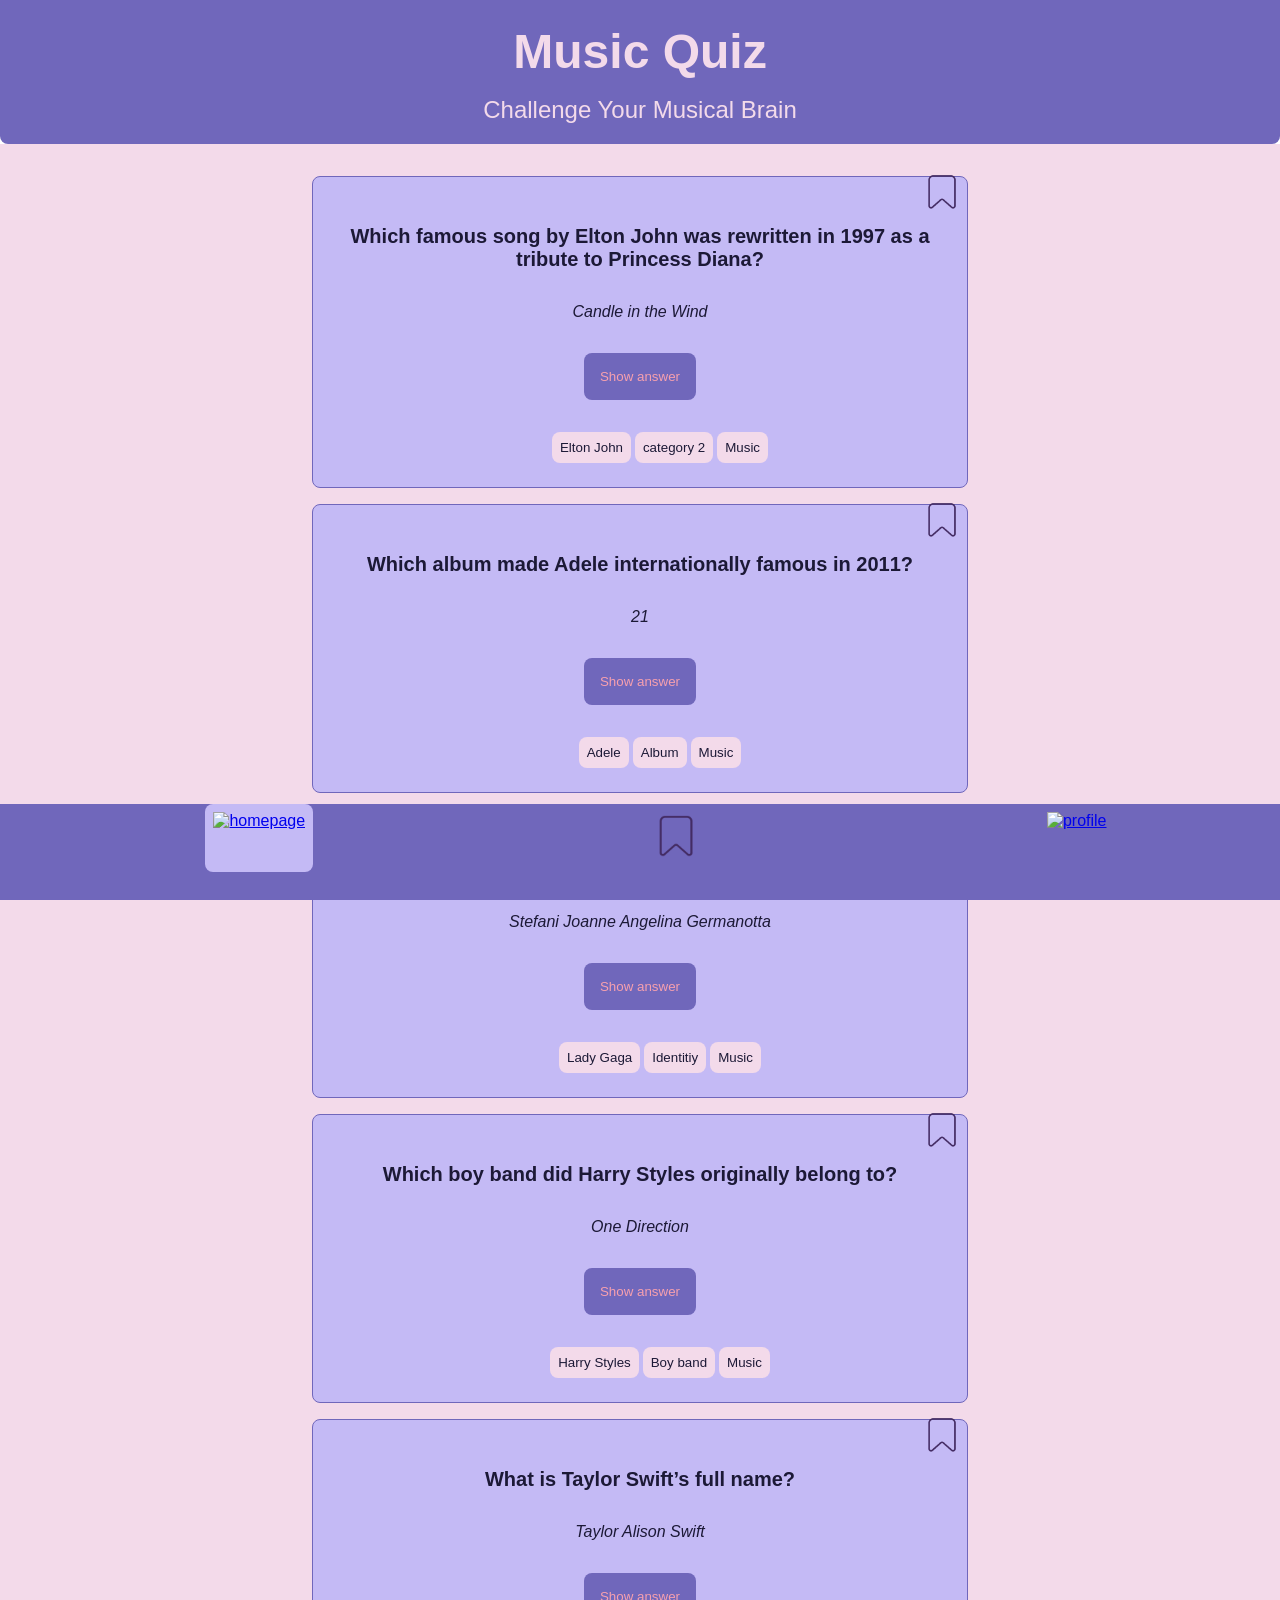
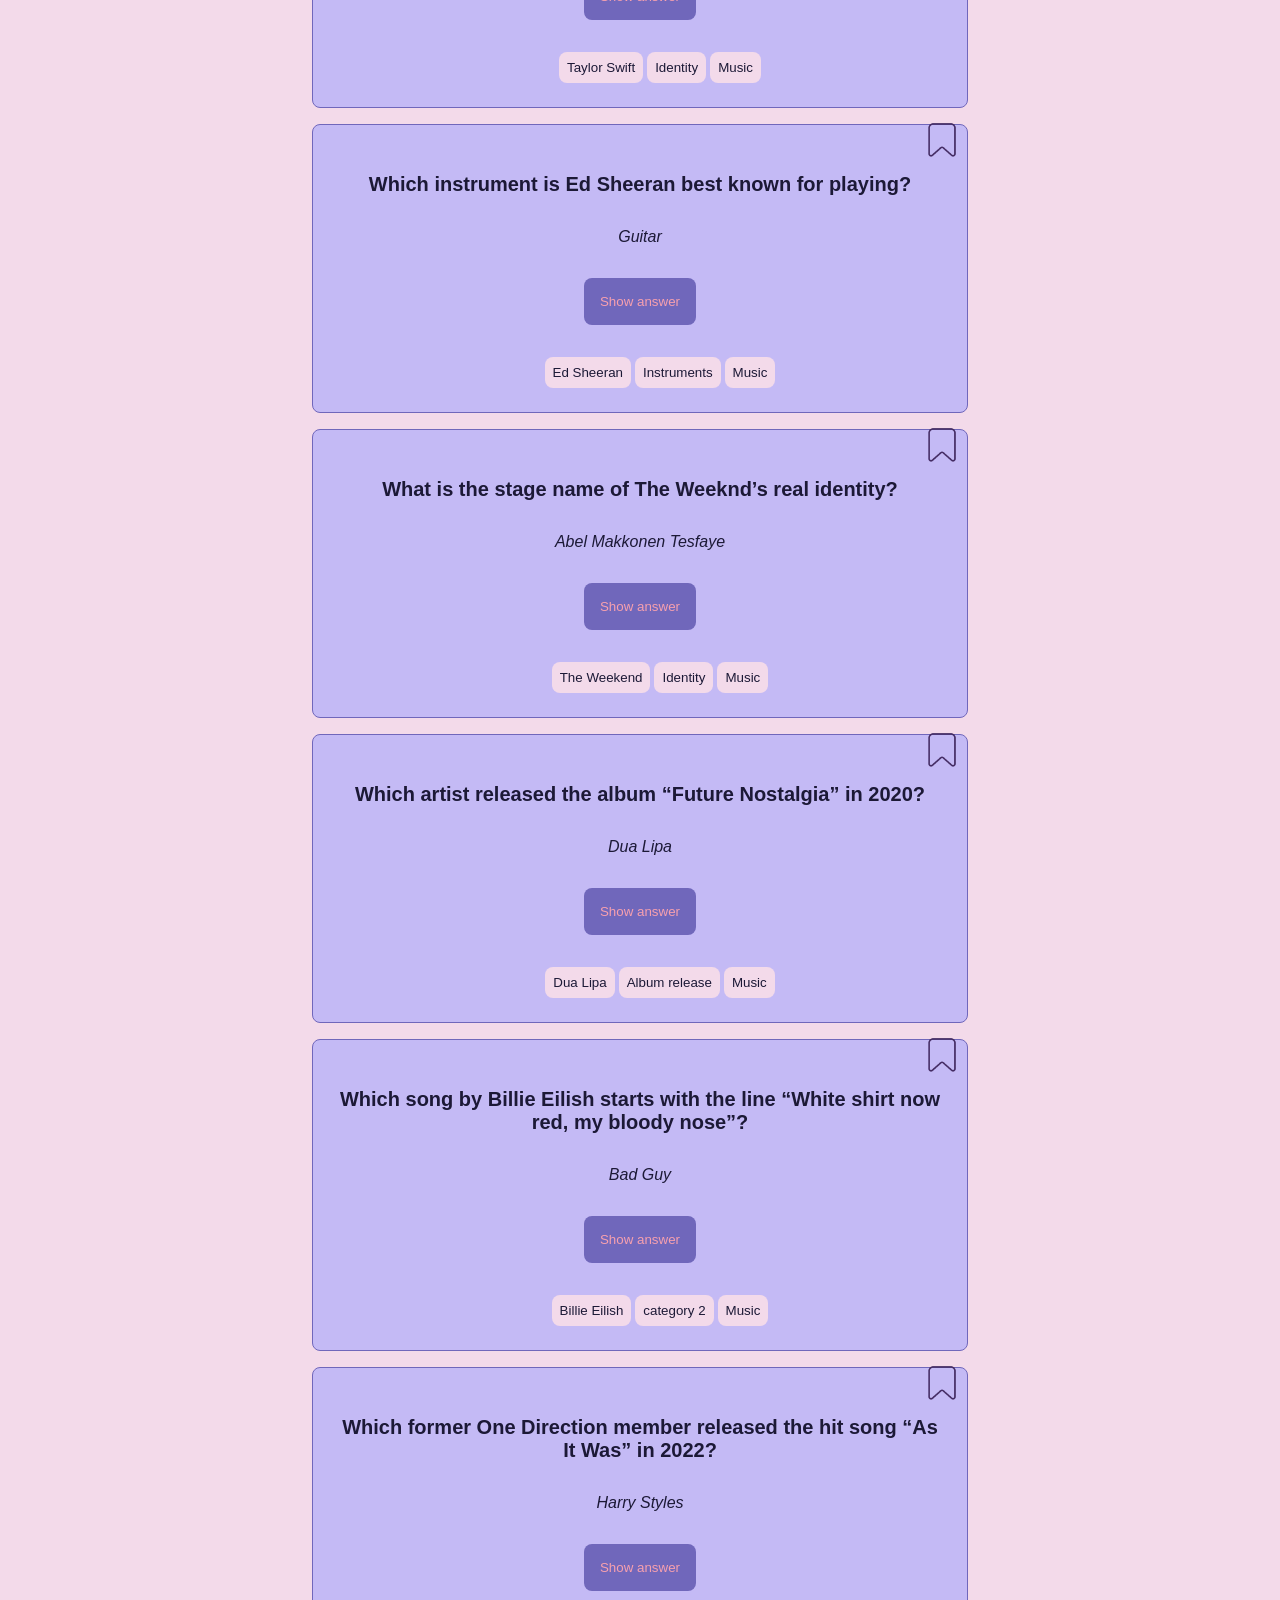
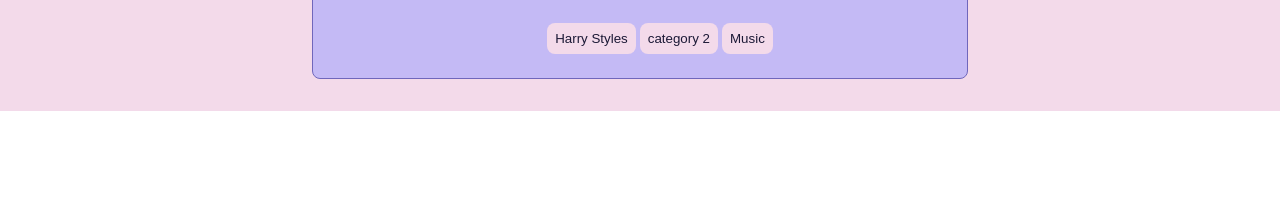
==== index.html @ b7c2aa67 "change nav icons" ====
<!doctype html>
<html lang="en">
  <head>
    <meta charset="utf-8" />
    <meta
      name="viewport"
      content="width=device-width, initial-scale=1, shrink-to-fit=no"
    />
    <link rel="icon" href="./assets/music_violet.png" type="disco-ball-icon" />
    <title>Music Quiz</title>
    <link rel="stylesheet" href="./styles.css" />
    <script src="./index.js" defer></script>
  </head>

  <body>
    <header class="header">
      <h1 class="header__title">Music Quiz</h1>
      <h2 class="header__subtitle">Challenge Your Musical Brain</h2>
    </header>

    <main class="main-content">
      <ul class="question-card__list">
        <div class="question-card" data-js="question-card">
          <img
            class="question-card__bookmark"
            src="./assets/ribbon_dark.png"
            alt="bookmark__disco-ball"
            data-js="question-card__bookmark"
          />
          <h3 class="question-card__title">
            Which famous song by Elton John was rewritten in 1997 as a tribute
            to Princess Diana?
          </h3>
          <p class="question-card__answer" data-js="question-card__answer">
            Candle in the Wind
          </p>
          <button class="answer-button" data-js="answer-button">
            Show answer
          </button>
          <ul class="category-list">
            <li><button class="category">Elton John</button></li>
            <li><button class="category">category 2</button></li>
            <li><button class="category">Music</button></li>
          </ul>
        </div>

        <div class="question-card">
          <img
            class="question-card__bookmark"
            src="./assets/ribbon_dark.png"
            alt="bookmark__disco-ball"
          />
          <h3 class="question-card__title">
            Which album made Adele internationally famous in 2011?
          </h3>
          <p class="question-card__answer">21</p>
          <button class="answer-button">Show answer</button>
          <ul class="category-list">
            <li><button class="category">Adele</button></li>
            <li><button class="category">Album</button></li>
            <li><button class="category">Music</button></li>
          </ul>
        </div>

        <div class="question-card">
          <img
            class="question-card__bookmark"
            src="./assets/ribbon_dark.png"
            alt="bookmark__disco-ball"
          />
          <h3 class="question-card__title">
            What is the real name of Lady Gaga?
          </h3>
          <p class="question-card__answer">
            Stefani Joanne Angelina Germanotta
          </p>
          <button class="answer-button">Show answer</button>
          <ul class="category-list">
            <li><button class="category">Lady Gaga</button></li>
            <li><button class="category">Identitiy</button></li>
            <li><button class="category">Music</button></li>
          </ul>
        </div>

        <div class="question-card">
          <img
            class="question-card__bookmark"
            src="./assets/ribbon_dark.png"
            alt="bookmark__disco-ball"
          />
          <h3 class="question-card__title">
            Which boy band did Harry Styles originally belong to?
          </h3>
          <p class="question-card__answer">One Direction</p>
          <button class="answer-button">Show answer</button>
          <ul class="category-list">
            <li><button class="category">Harry Styles</button></li>
            <li><button class="category">Boy band</button></li>
            <li><button class="category">Music</button></li>
          </ul>
        </div>

        <div class="question-card">
          <img
            class="question-card__bookmark"
            src="./assets/ribbon_dark.png"
            alt="bookmark__disco-ball"
          />
          <h3 class="question-card__title">
            What is Taylor Swift’s full name?
          </h3>
          <p class="question-card__answer">Taylor Alison Swift</p>
          <button class="answer-button">Show answer</button>
          <ul class="category-list">
            <li><button class="category">Taylor Swift</button></li>
            <li><button class="category">Identity</button></li>
            <li><button class="category">Music</button></li>
          </ul>
        </div>

        <div class="question-card">
          <img
            class="question-card__bookmark"
            src="./assets/ribbon_dark.png"
            alt="bookmark__disco-ball"
          />
          <h3 class="question-card__title">
            Which instrument is Ed Sheeran best known for playing?
          </h3>
          <p class="question-card__answer">Guitar</p>
          <button class="answer-button">Show answer</button>
          <ul class="category-list">
            <li><button class="category">Ed Sheeran</button></li>
            <li><button class="category">Instruments</button></li>
            <li><button class="category">Music</button></li>
          </ul>
        </div>

        <div class="question-card">
          <img
            class="question-card__bookmark"
            src="./assets/ribbon_dark.png"
            alt="bookmark__disco-ball"
          />
          <h3 class="question-card__title">
            What is the stage name of The Weeknd’s real identity?
          </h3>
          <p class="question-card__answer">Abel Makkonen Tesfaye</p>
          <button class="answer-button">Show answer</button>
          <ul class="category-list">
            <li><button class="category">The Weekend</button></li>
            <li><button class="category">Identity</button></li>
            <li><button class="category">Music</button></li>
          </ul>
        </div>

        <div class="question-card">
          <img
            class="question-card__bookmark"
            src="./assets/ribbon_dark.png"
            alt="bookmark__disco-ball"
          />
          <h3 class="question-card__title">
            Which artist released the album “Future Nostalgia” in 2020?
          </h3>
          <p class="question-card__answer">Dua Lipa</p>
          <button class="answer-button">Show answer</button>
          <ul class="category-list">
            <li><button class="category">Dua Lipa</button></li>
            <li><button class="category">Album release</button></li>
            <li><button class="category">Music</button></li>
          </ul>
        </div>

        <div class="question-card">
          <img
            class="question-card__bookmark"
            src="./assets/ribbon_dark.png"
            alt="bookmark__disco-ball"
          />
          <h3 class="question-card__title">
            Which song by Billie Eilish starts with the line “White shirt now
            red, my bloody nose”?
          </h3>
          <p class="question-card__answer">Bad Guy</p>
          <button class="answer-button">Show answer</button>
          <ul class="category-list">
            <li><button class="category">Billie Eilish</button></li>
            <li><button class="category">category 2</button></li>
            <li><button class="category">Music</button></li>
          </ul>
        </div>

        <div class="question-card">
          <img
            class="question-card__bookmark"
            src="./assets/ribbon_dark.png"
            alt="bookmark__disco-ball"
          />
          <h3 class="question-card__title">
            Which former One Direction member released the hit song “As It Was”
            in 2022?
          </h3>
          <p class="question-card__answer">Harry Styles</p>
          <button class="answer-button">Show answer</button>
          <ul class="category-list">
            <li><button class="category">Harry Styles</button></li>
            <li><button class="category">category 2</button></li>
            <li><button class="category">Music</button></li>
          </ul>
        </div>
      </ul>

      <nav class="navbar" data-js="nav">
        <ul class="nav-links">
          <li class="nav-icon--active">
            <a href="index.html">
              <img src="./assets/house.png" alt="homepage" />
            </a>
          </li>
          <li class="nav-icon">
            <a href="bookmarks.html">
              <img src="./assets/ribbon_dark.png" alt="bookmarks" />
            </a>
          </li>
          <li class="nav-icon">
            <a href="profile.html">
              <img src="./assets/user_strong.png" alt="profile" />
            </a>
          </li>
        </ul>
        <div class="progress-bar" data-js="progress-bar"></div>
      </nav>
    </main>
  </body>
</html>
---- styles.css ----
@import url("./global.css");
@import url("./header.css");
@import url("./main.css");
@import url("./navigation.css");
@import url("./profile.css");
<a href="https://www.flaticon.com/free-icons/disco-dance" title="disco dance icons">Disco dance icons created by Freepik - Flaticon</a>
*/
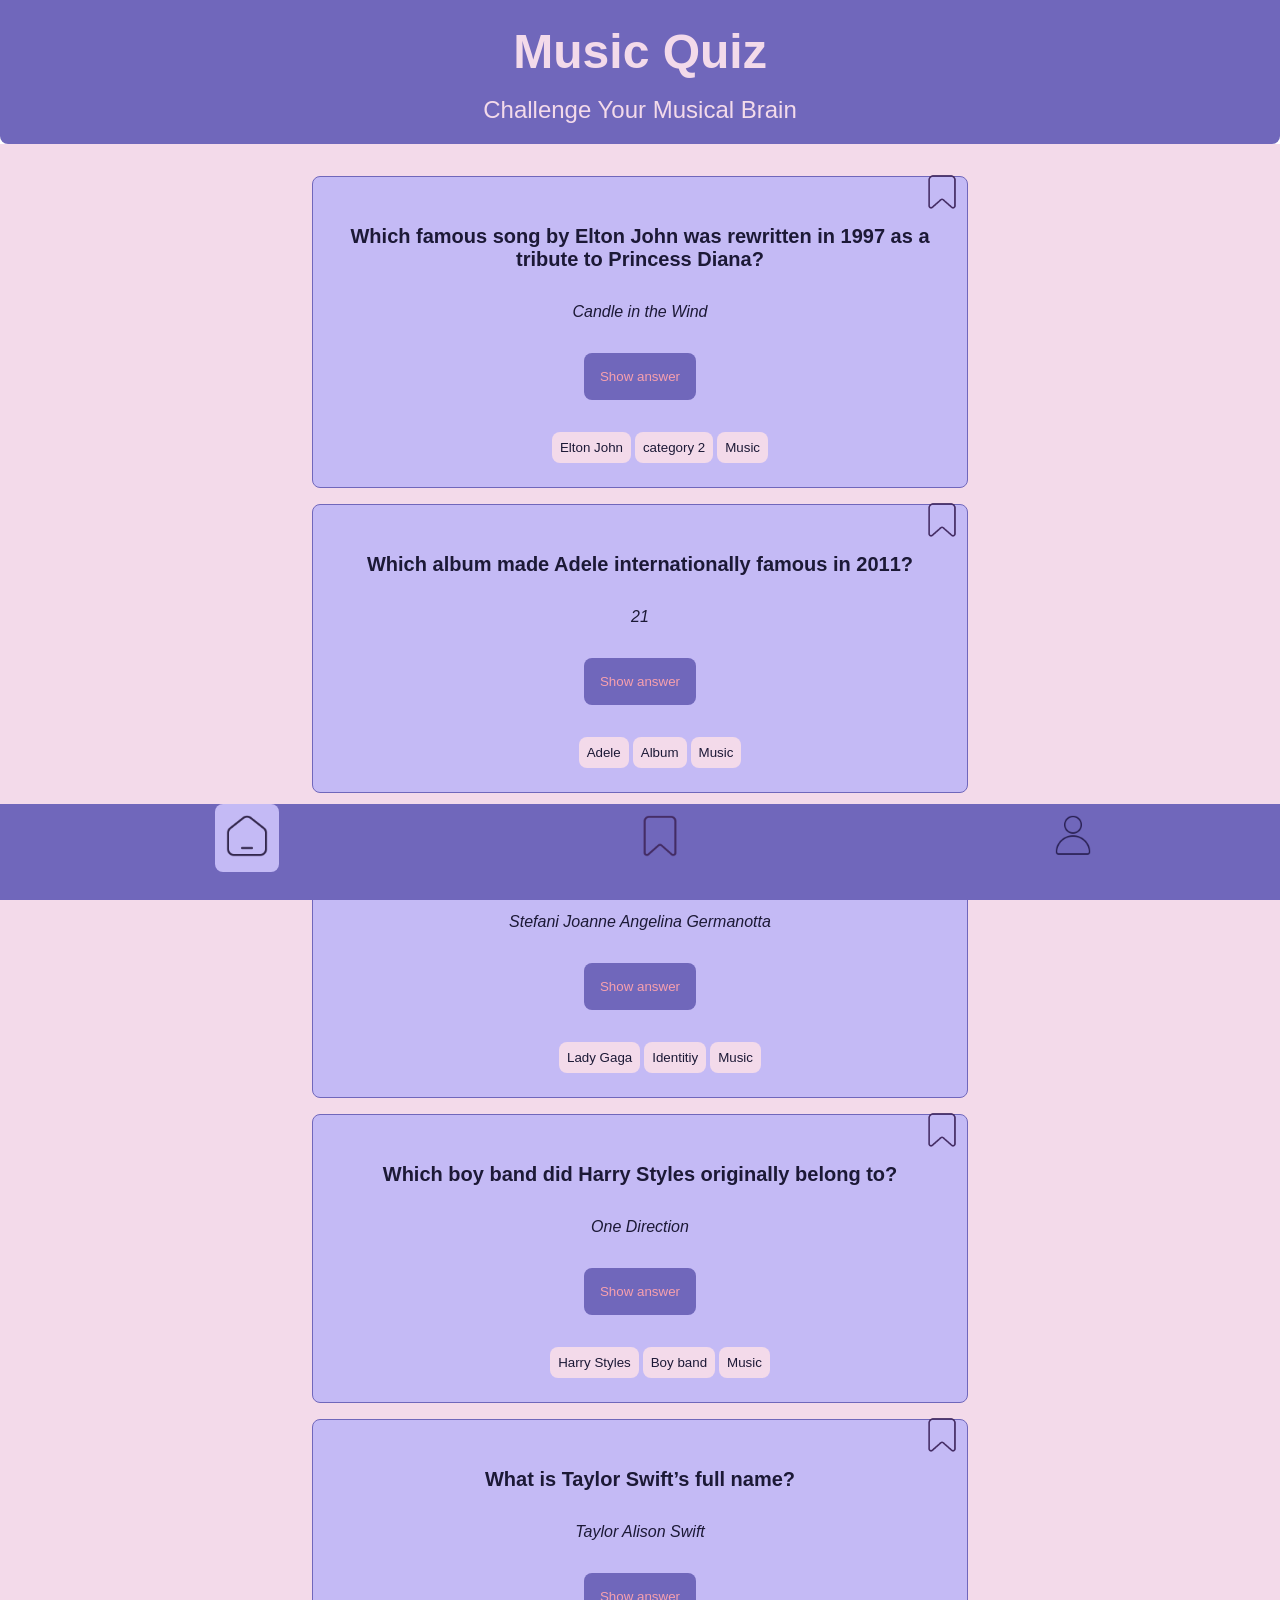
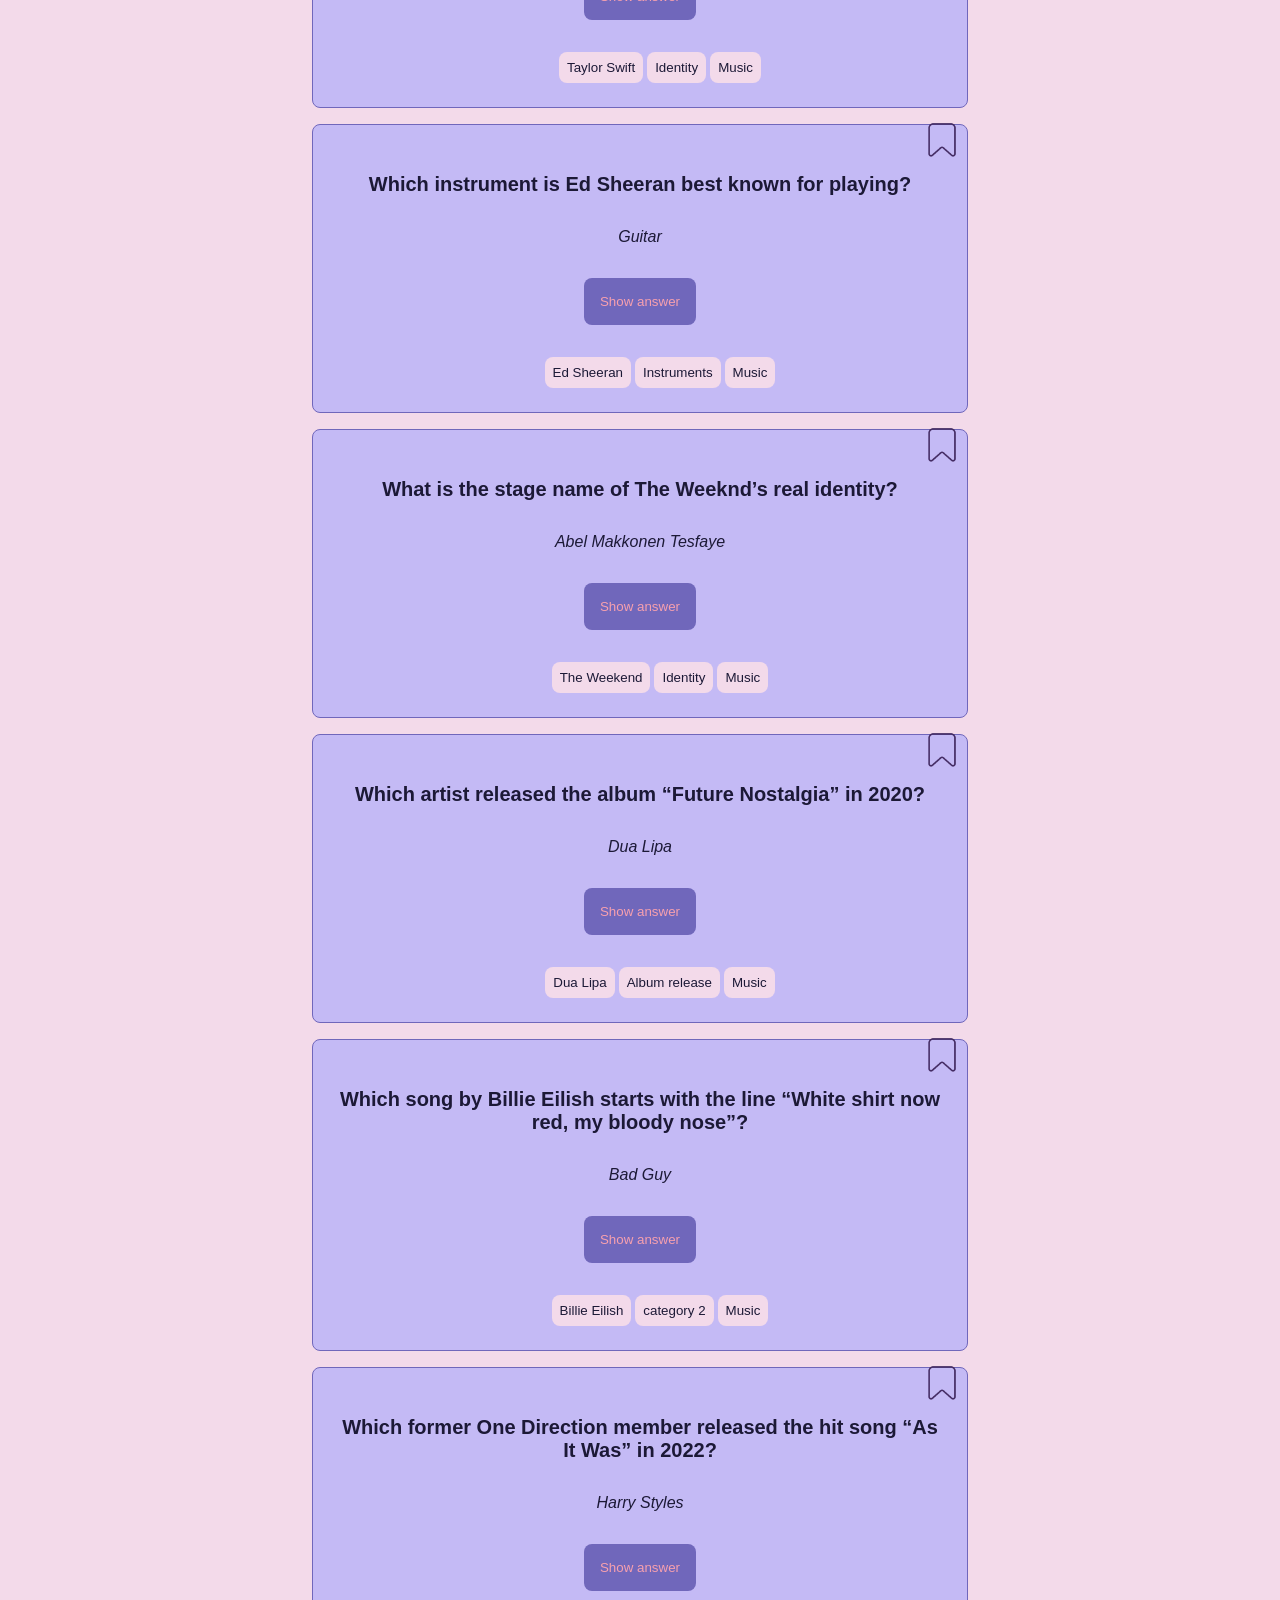
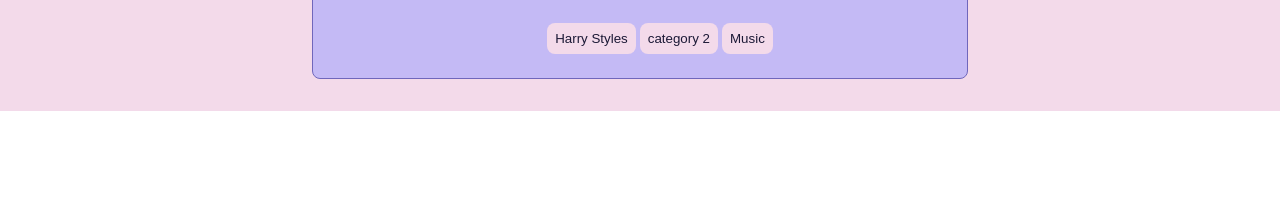
==== commit 481611ae: "add style elements" ====
--- a/index.html
+++ b/index.html
@@ -6,7 +6,7 @@
       name="viewport"
       content="width=device-width, initial-scale=1, shrink-to-fit=no"
     />
-    <link rel="icon" href="./assets/music_violet.png" type="disco-ball-icon" />
+    <link rel="icon" href="./assets/music_violet.png" type="music-not-icon" />
     <title>Music Quiz</title>
     <link rel="stylesheet" href="./styles.css" />
     <script src="./index.js" defer></script>
@@ -215,7 +215,7 @@
         <ul class="nav-links">
           <li class="nav-icon--active">
             <a href="index.html">
-              <img src="./assets/house.png" alt="homepage" />
+              <img src="./assets/home.png" alt="homepage" />
             </a>
           </li>
           <li class="nav-icon">
@@ -225,7 +225,7 @@
           </li>
           <li class="nav-icon">
             <a href="profile.html">
-              <img src="./assets/user_strong.png" alt="profile" />
+              <img src="./assets/user-avatar.png" alt="profile" />
             </a>
           </li>
         </ul>
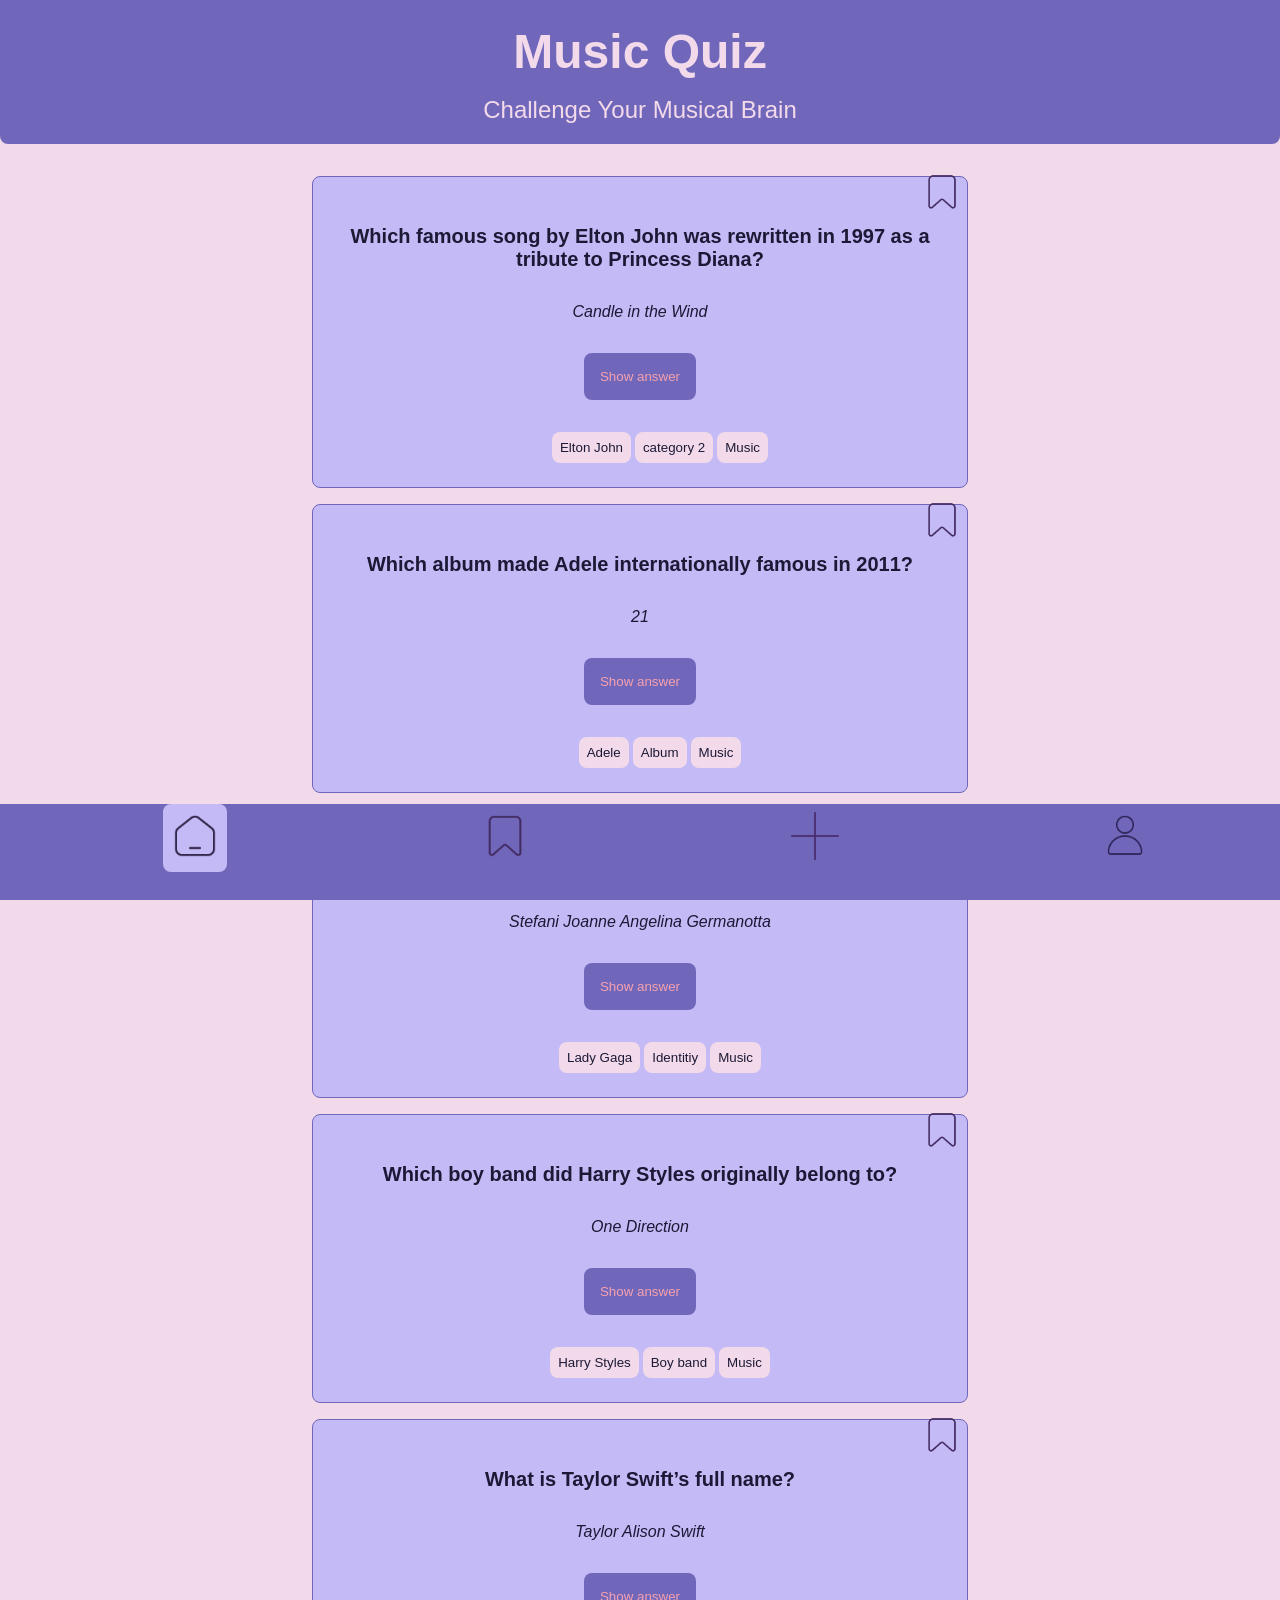
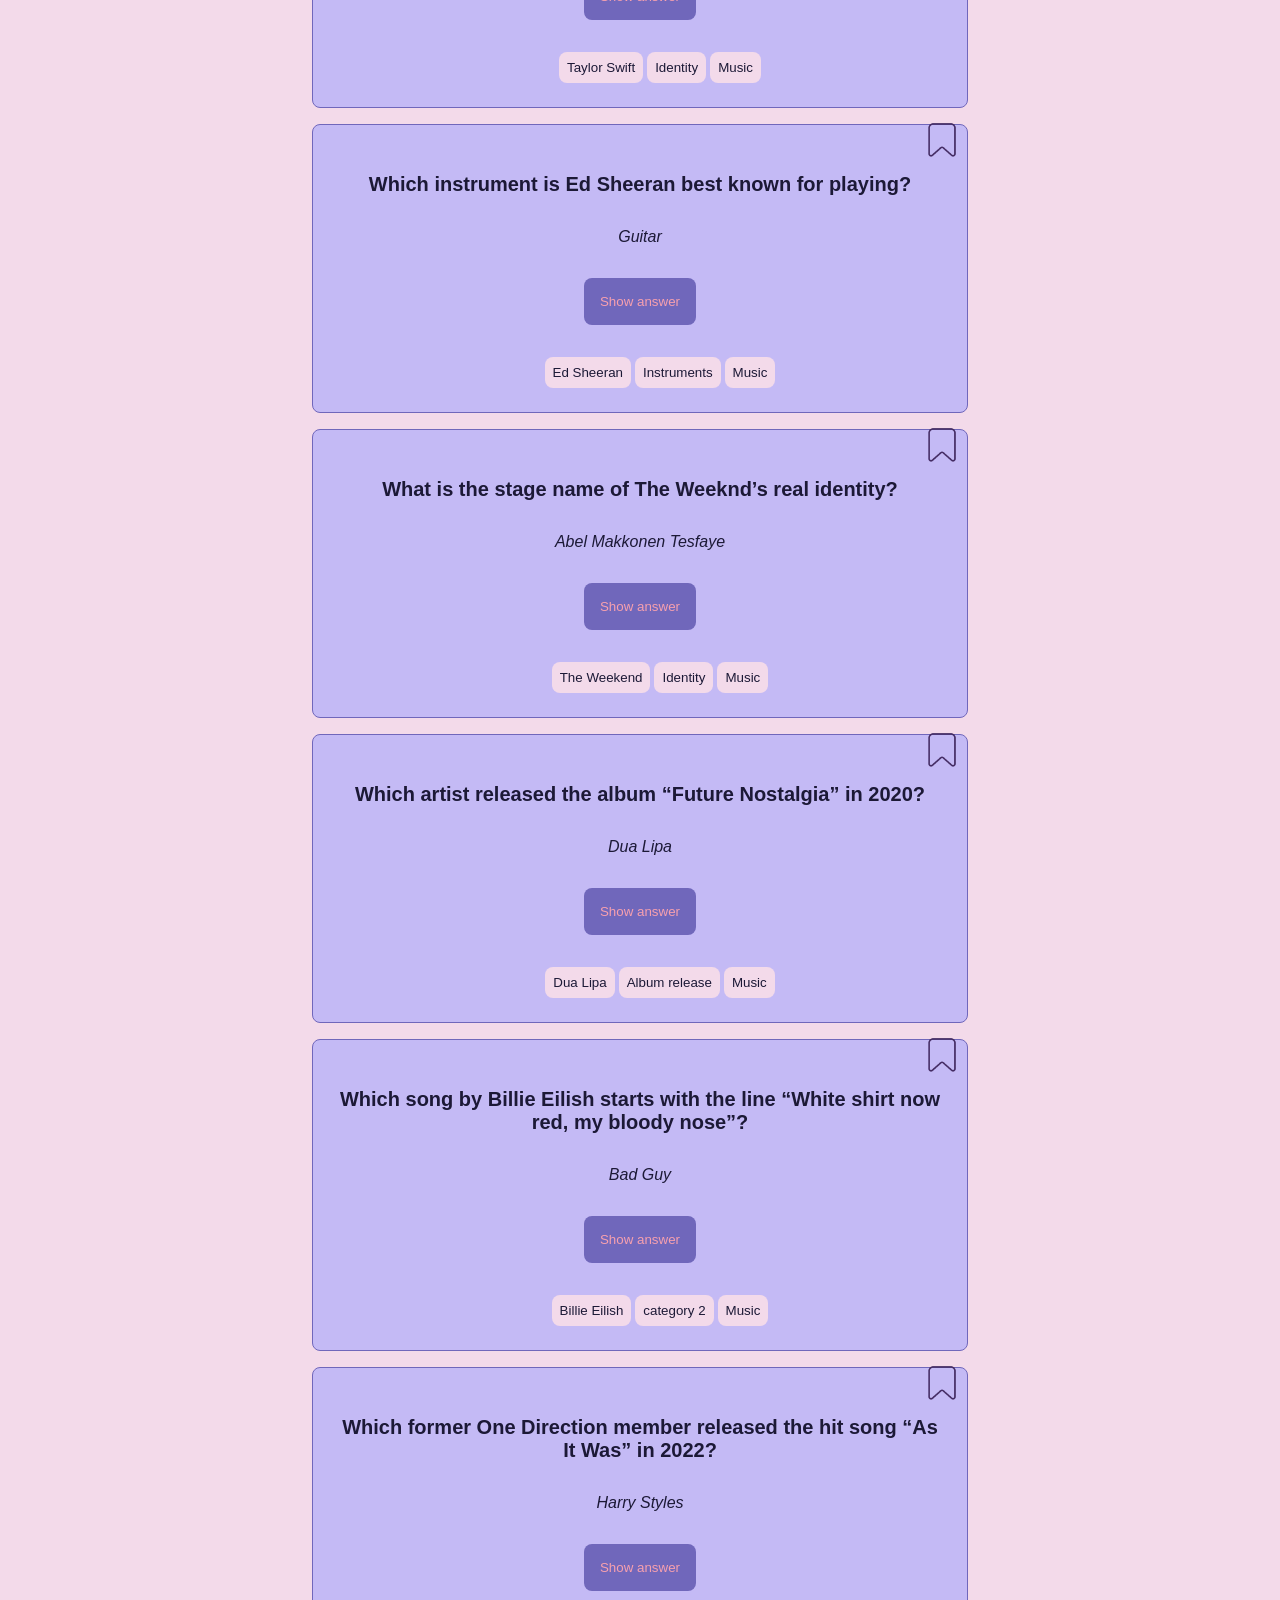
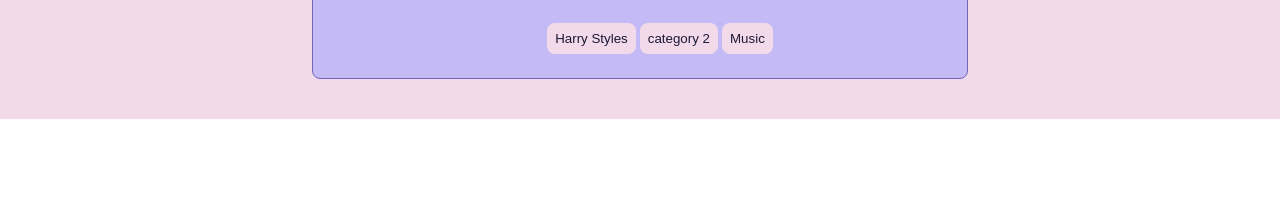
==== commit bc12f634: "add left characters counter" ====
--- a/index.html
+++ b/index.html
@@ -6,7 +6,7 @@
       name="viewport"
       content="width=device-width, initial-scale=1, shrink-to-fit=no"
     />
-    <link rel="icon" href="./assets/music_violet.png" type="music-not-icon" />
+    <link rel="icon" href="./assets/music_violet.png" type="music-note-icon" />
     <title>Music Quiz</title>
     <link rel="stylesheet" href="./styles.css" />
     <script src="./index.js" defer></script>
@@ -224,6 +224,11 @@
             </a>
           </li>
           <li class="nav-icon">
+            <a href="form.html">
+              <img src="./assets/add.png" alt="added-questions" />
+            </a>
+          </li>
+          <li class="nav-icon">
             <a href="profile.html">
               <img src="./assets/user-avatar.png" alt="profile" />
             </a>
--- a/styles.css
+++ b/styles.css
@@ -3,5 +3,6 @@
 @import url("./main.css");
 @import url("./navigation.css");
 @import url("./profile.css");
-<a href="https://www.flaticon.com/free-icons/disco-dance" title="disco dance icons">Disco dance icons created by Freepik - Flaticon</a>
+@import url("./form.css");
+
 */
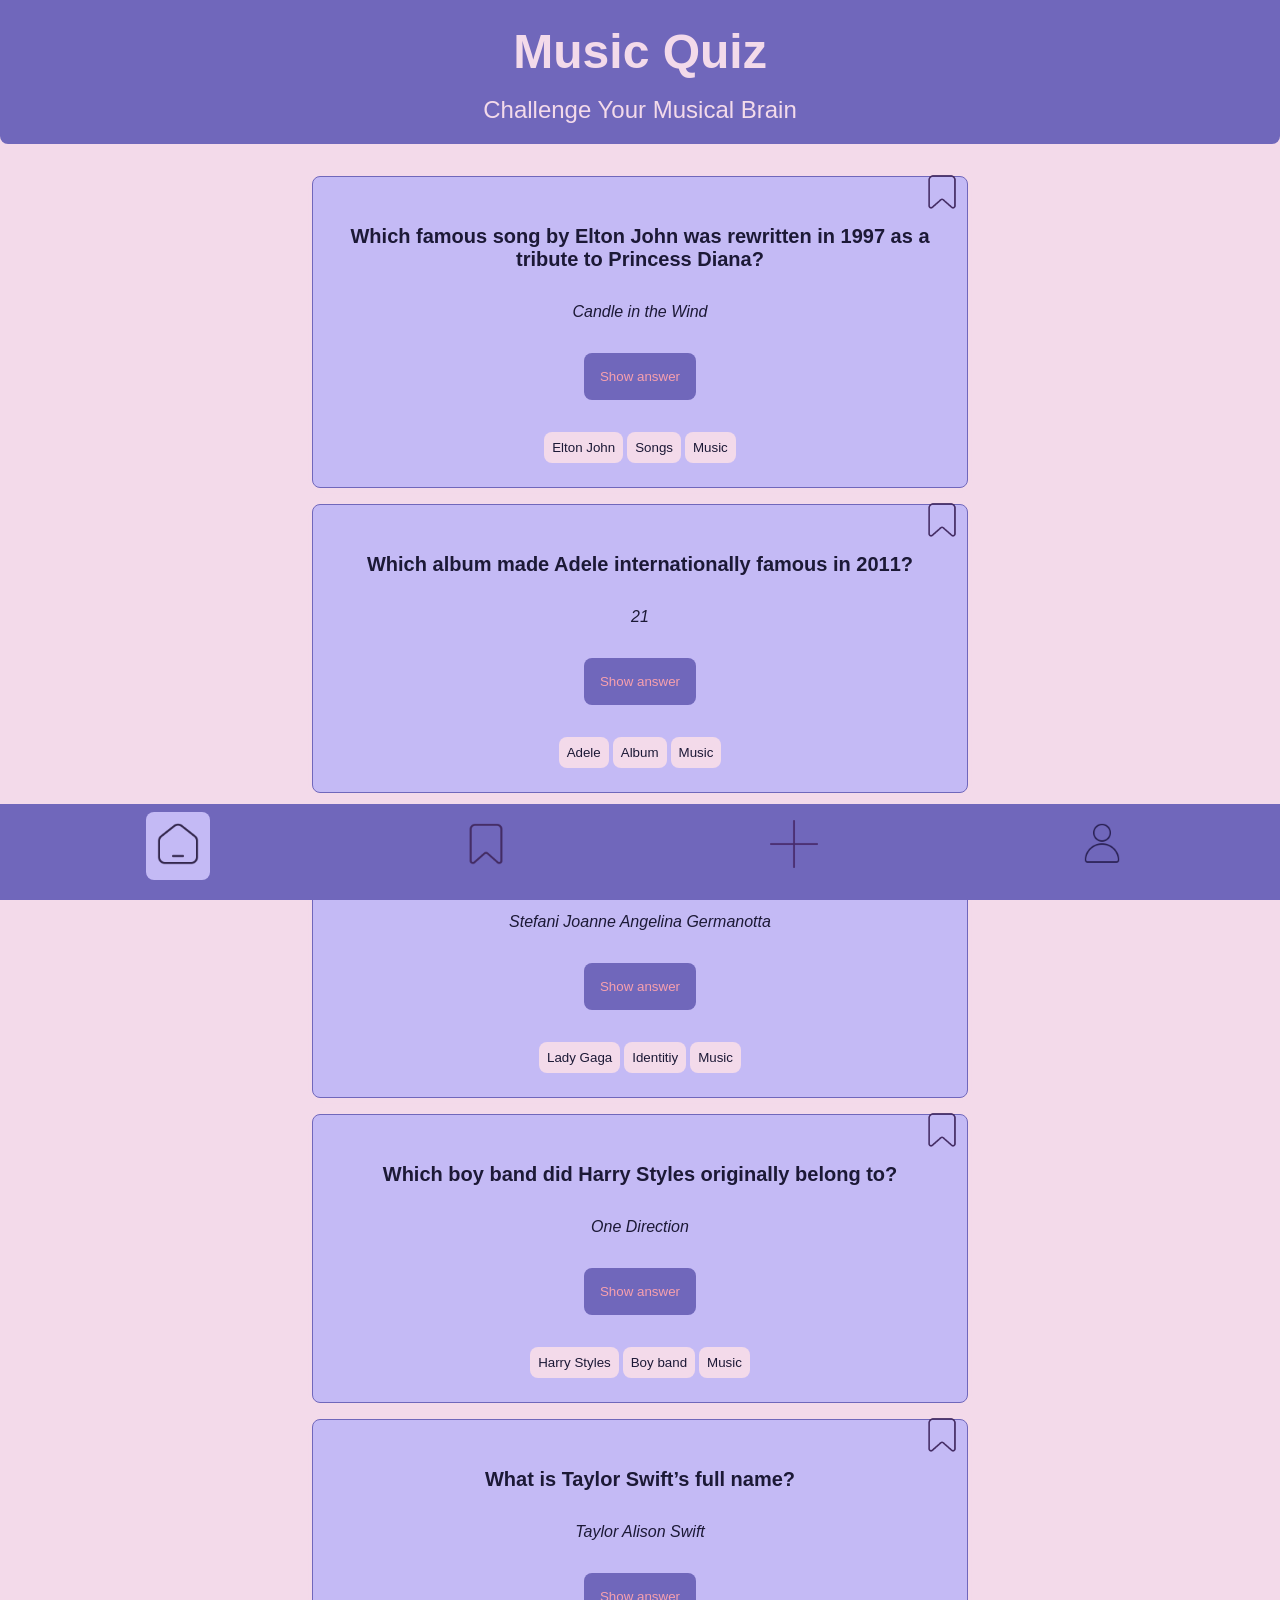
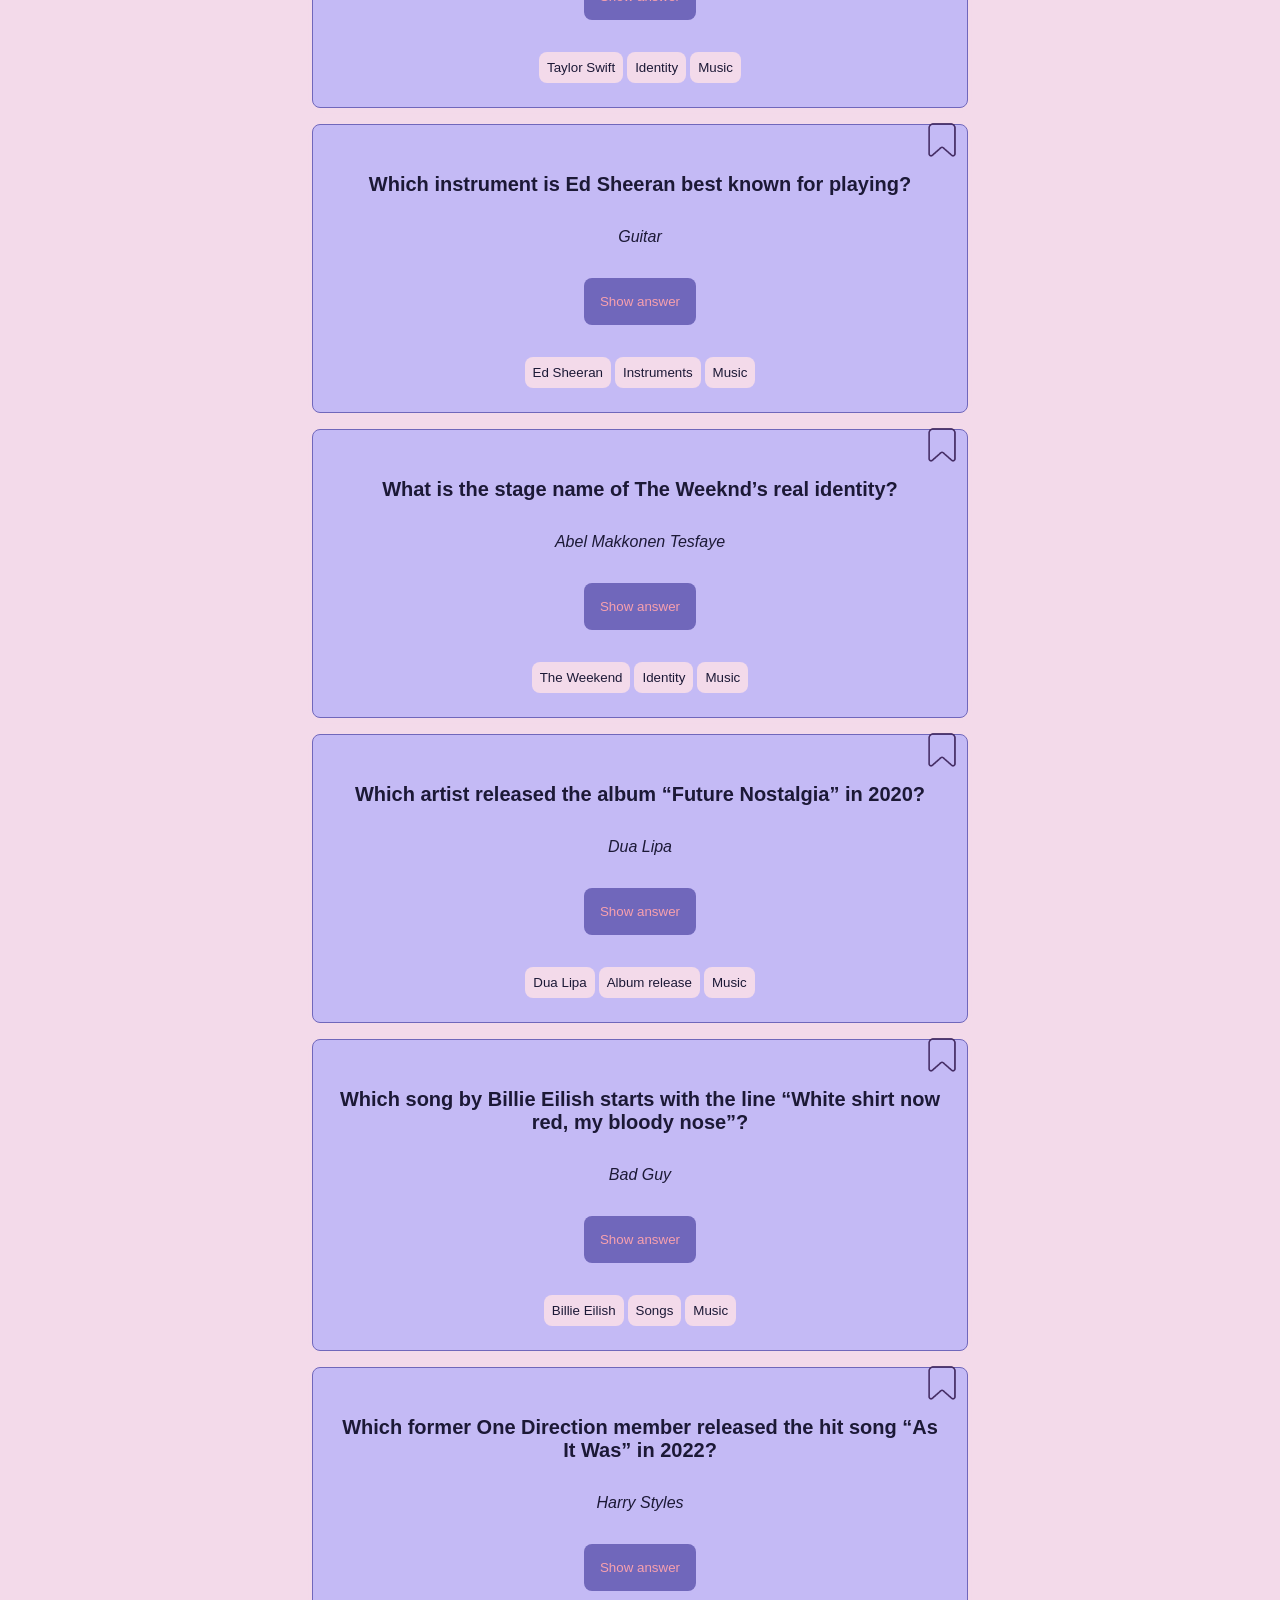
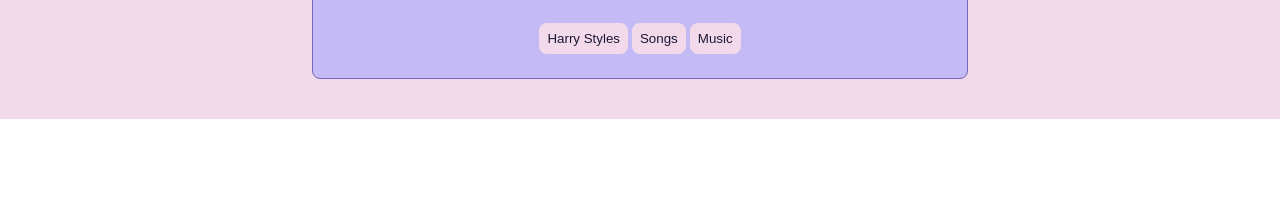
==== commit 83636450: "add submit event" ====
--- a/index.html
+++ b/index.html
@@ -20,14 +20,14 @@
 
     <main class="main-content">
       <ul class="question-card__list">
-        <div class="question-card" data-js="question-card">
+        <article class="question-card" data-js="question-card">
           <img
             class="question-card__bookmark"
             src="./assets/ribbon_dark.png"
             alt="bookmark__disco-ball"
             data-js="question-card__bookmark"
           />
-          <h3 class="question-card__title">
+          <h3 class="question-card__question">
             Which famous song by Elton John was rewritten in 1997 as a tribute
             to Princess Diana?
           </h3>
@@ -39,18 +39,18 @@
           </button>
           <ul class="category-list">
             <li><button class="category">Elton John</button></li>
-            <li><button class="category">category 2</button></li>
-            <li><button class="category">Music</button></li>
-          </ul>
-        </div>
-
-        <div class="question-card">
-          <img
-            class="question-card__bookmark"
-            src="./assets/ribbon_dark.png"
-            alt="bookmark__disco-ball"
-          />
-          <h3 class="question-card__title">
+            <li><button class="category">Songs</button></li>
+            <li><button class="category">Music</button></li>
+          </ul>
+        </article>
+
+        <article class="question-card">
+          <img
+            class="question-card__bookmark"
+            src="./assets/ribbon_dark.png"
+            alt="bookmark__disco-ball"
+          />
+          <h3 class="question-card__question">
             Which album made Adele internationally famous in 2011?
           </h3>
           <p class="question-card__answer">21</p>
@@ -60,15 +60,15 @@
             <li><button class="category">Album</button></li>
             <li><button class="category">Music</button></li>
           </ul>
-        </div>
-
-        <div class="question-card">
-          <img
-            class="question-card__bookmark"
-            src="./assets/ribbon_dark.png"
-            alt="bookmark__disco-ball"
-          />
-          <h3 class="question-card__title">
+        </article>
+
+        <article class="question-card">
+          <img
+            class="question-card__bookmark"
+            src="./assets/ribbon_dark.png"
+            alt="bookmark__disco-ball"
+          />
+          <h3 class="question-card__question">
             What is the real name of Lady Gaga?
           </h3>
           <p class="question-card__answer">
@@ -80,15 +80,15 @@
             <li><button class="category">Identitiy</button></li>
             <li><button class="category">Music</button></li>
           </ul>
-        </div>
-
-        <div class="question-card">
-          <img
-            class="question-card__bookmark"
-            src="./assets/ribbon_dark.png"
-            alt="bookmark__disco-ball"
-          />
-          <h3 class="question-card__title">
+        </article>
+
+        <article class="question-card">
+          <img
+            class="question-card__bookmark"
+            src="./assets/ribbon_dark.png"
+            alt="bookmark__disco-ball"
+          />
+          <h3 class="question-card__question">
             Which boy band did Harry Styles originally belong to?
           </h3>
           <p class="question-card__answer">One Direction</p>
@@ -98,15 +98,15 @@
             <li><button class="category">Boy band</button></li>
             <li><button class="category">Music</button></li>
           </ul>
-        </div>
-
-        <div class="question-card">
-          <img
-            class="question-card__bookmark"
-            src="./assets/ribbon_dark.png"
-            alt="bookmark__disco-ball"
-          />
-          <h3 class="question-card__title">
+        </article>
+
+        <article class="question-card">
+          <img
+            class="question-card__bookmark"
+            src="./assets/ribbon_dark.png"
+            alt="bookmark__disco-ball"
+          />
+          <h3 class="question-card__question">
             What is Taylor Swift’s full name?
           </h3>
           <p class="question-card__answer">Taylor Alison Swift</p>
@@ -116,15 +116,15 @@
             <li><button class="category">Identity</button></li>
             <li><button class="category">Music</button></li>
           </ul>
-        </div>
-
-        <div class="question-card">
-          <img
-            class="question-card__bookmark"
-            src="./assets/ribbon_dark.png"
-            alt="bookmark__disco-ball"
-          />
-          <h3 class="question-card__title">
+        </article>
+
+        <article class="question-card">
+          <img
+            class="question-card__bookmark"
+            src="./assets/ribbon_dark.png"
+            alt="bookmark__disco-ball"
+          />
+          <h3 class="question-card__question">
             Which instrument is Ed Sheeran best known for playing?
           </h3>
           <p class="question-card__answer">Guitar</p>
@@ -134,15 +134,15 @@
             <li><button class="category">Instruments</button></li>
             <li><button class="category">Music</button></li>
           </ul>
-        </div>
-
-        <div class="question-card">
-          <img
-            class="question-card__bookmark"
-            src="./assets/ribbon_dark.png"
-            alt="bookmark__disco-ball"
-          />
-          <h3 class="question-card__title">
+        </article>
+
+        <article class="question-card">
+          <img
+            class="question-card__bookmark"
+            src="./assets/ribbon_dark.png"
+            alt="bookmark__disco-ball"
+          />
+          <h3 class="question-card__question">
             What is the stage name of The Weeknd’s real identity?
           </h3>
           <p class="question-card__answer">Abel Makkonen Tesfaye</p>
@@ -152,15 +152,15 @@
             <li><button class="category">Identity</button></li>
             <li><button class="category">Music</button></li>
           </ul>
-        </div>
-
-        <div class="question-card">
-          <img
-            class="question-card__bookmark"
-            src="./assets/ribbon_dark.png"
-            alt="bookmark__disco-ball"
-          />
-          <h3 class="question-card__title">
+        </article>
+
+        <article class="question-card">
+          <img
+            class="question-card__bookmark"
+            src="./assets/ribbon_dark.png"
+            alt="bookmark__disco-ball"
+          />
+          <h3 class="question-card__question">
             Which artist released the album “Future Nostalgia” in 2020?
           </h3>
           <p class="question-card__answer">Dua Lipa</p>
@@ -170,15 +170,15 @@
             <li><button class="category">Album release</button></li>
             <li><button class="category">Music</button></li>
           </ul>
-        </div>
-
-        <div class="question-card">
-          <img
-            class="question-card__bookmark"
-            src="./assets/ribbon_dark.png"
-            alt="bookmark__disco-ball"
-          />
-          <h3 class="question-card__title">
+        </article>
+
+        <article class="question-card">
+          <img
+            class="question-card__bookmark"
+            src="./assets/ribbon_dark.png"
+            alt="bookmark__disco-ball"
+          />
+          <h3 class="question-card__question">
             Which song by Billie Eilish starts with the line “White shirt now
             red, my bloody nose”?
           </h3>
@@ -186,18 +186,18 @@
           <button class="answer-button">Show answer</button>
           <ul class="category-list">
             <li><button class="category">Billie Eilish</button></li>
-            <li><button class="category">category 2</button></li>
-            <li><button class="category">Music</button></li>
-          </ul>
-        </div>
-
-        <div class="question-card">
-          <img
-            class="question-card__bookmark"
-            src="./assets/ribbon_dark.png"
-            alt="bookmark__disco-ball"
-          />
-          <h3 class="question-card__title">
+            <li><button class="category">Songs</button></li>
+            <li><button class="category">Music</button></li>
+          </ul>
+        </article>
+
+        <article class="question-card">
+          <img
+            class="question-card__bookmark"
+            src="./assets/ribbon_dark.png"
+            alt="bookmark__disco-ball"
+          />
+          <h3 class="question-card__question">
             Which former One Direction member released the hit song “As It Was”
             in 2022?
           </h3>
@@ -205,10 +205,10 @@
           <button class="answer-button">Show answer</button>
           <ul class="category-list">
             <li><button class="category">Harry Styles</button></li>
-            <li><button class="category">category 2</button></li>
-            <li><button class="category">Music</button></li>
-          </ul>
-        </div>
+            <li><button class="category">Songs</button></li>
+            <li><button class="category">Music</button></li>
+          </ul>
+        </article>
       </ul>
 
       <nav class="navbar" data-js="nav">
--- a/styles.css
+++ b/styles.css
@@ -4,5 +4,3 @@
 @import url("./navigation.css");
 @import url("./profile.css");
 @import url("./form.css");
-
-*/
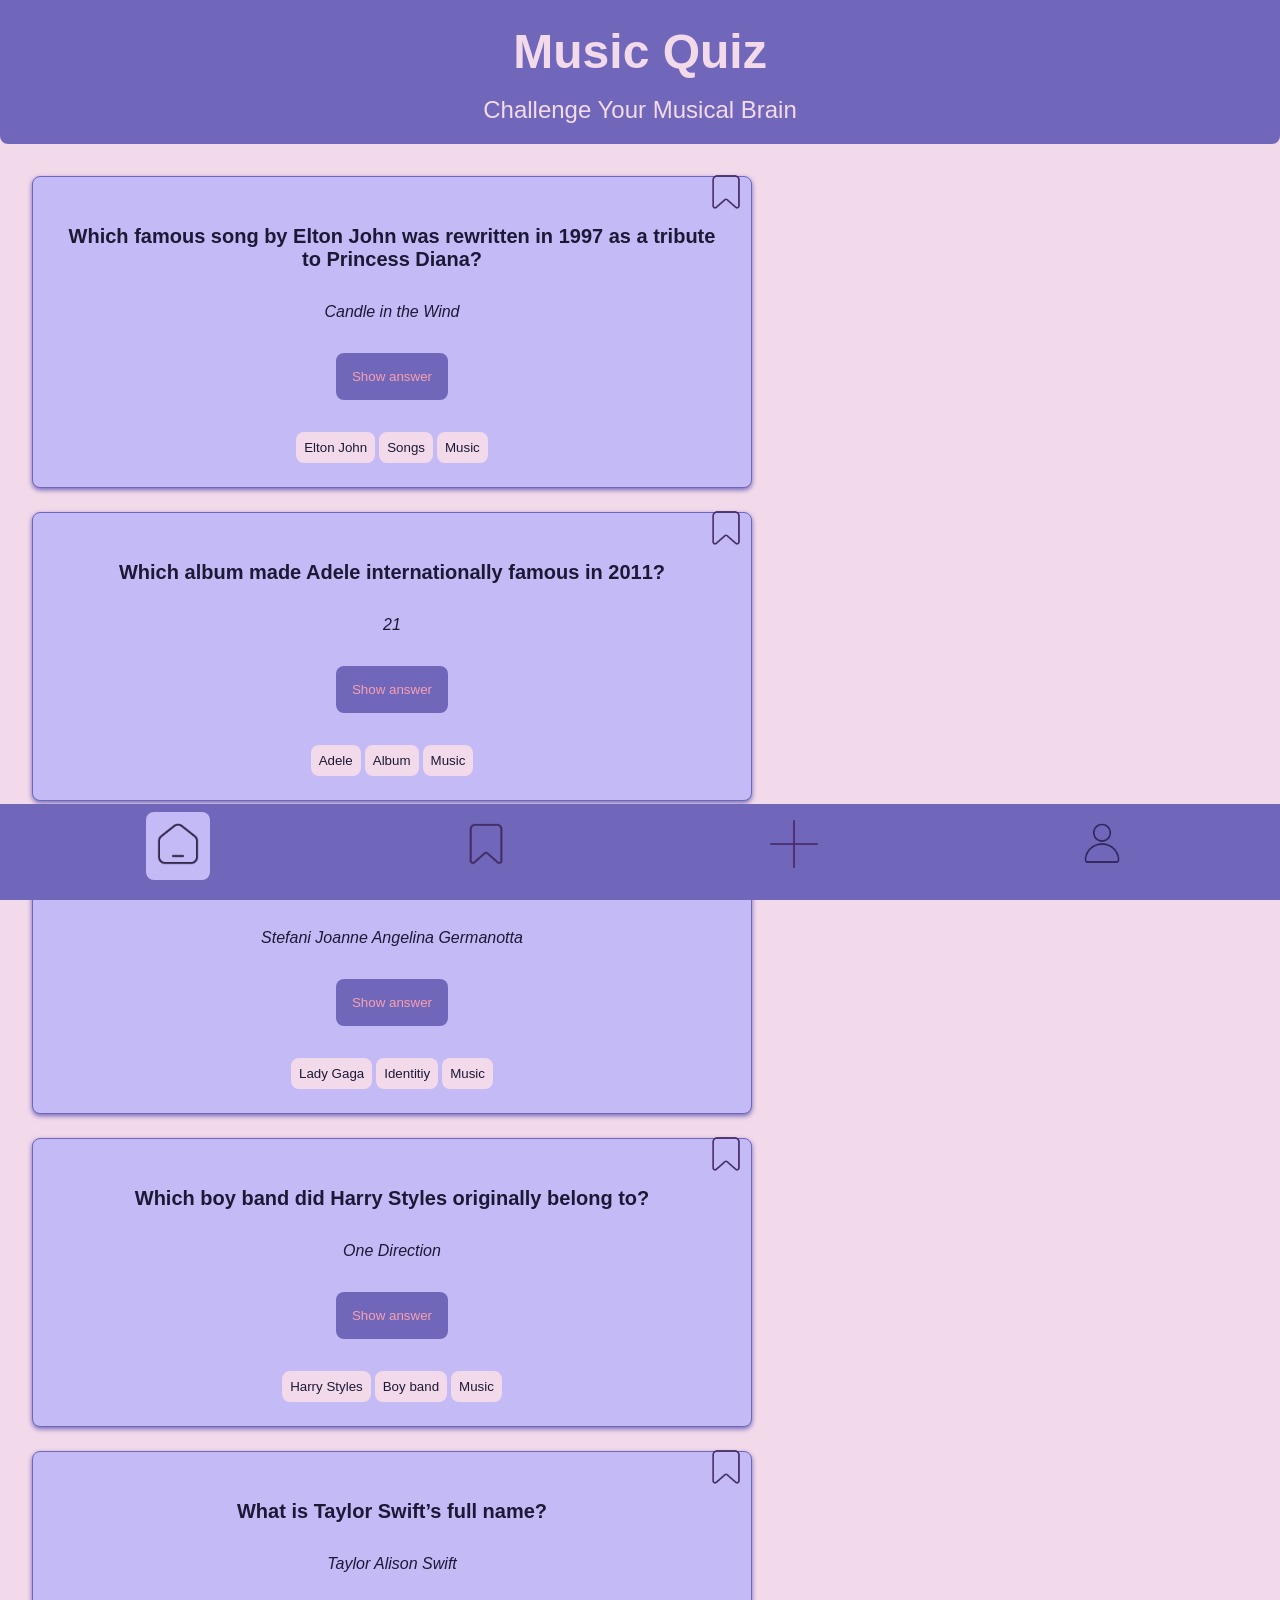
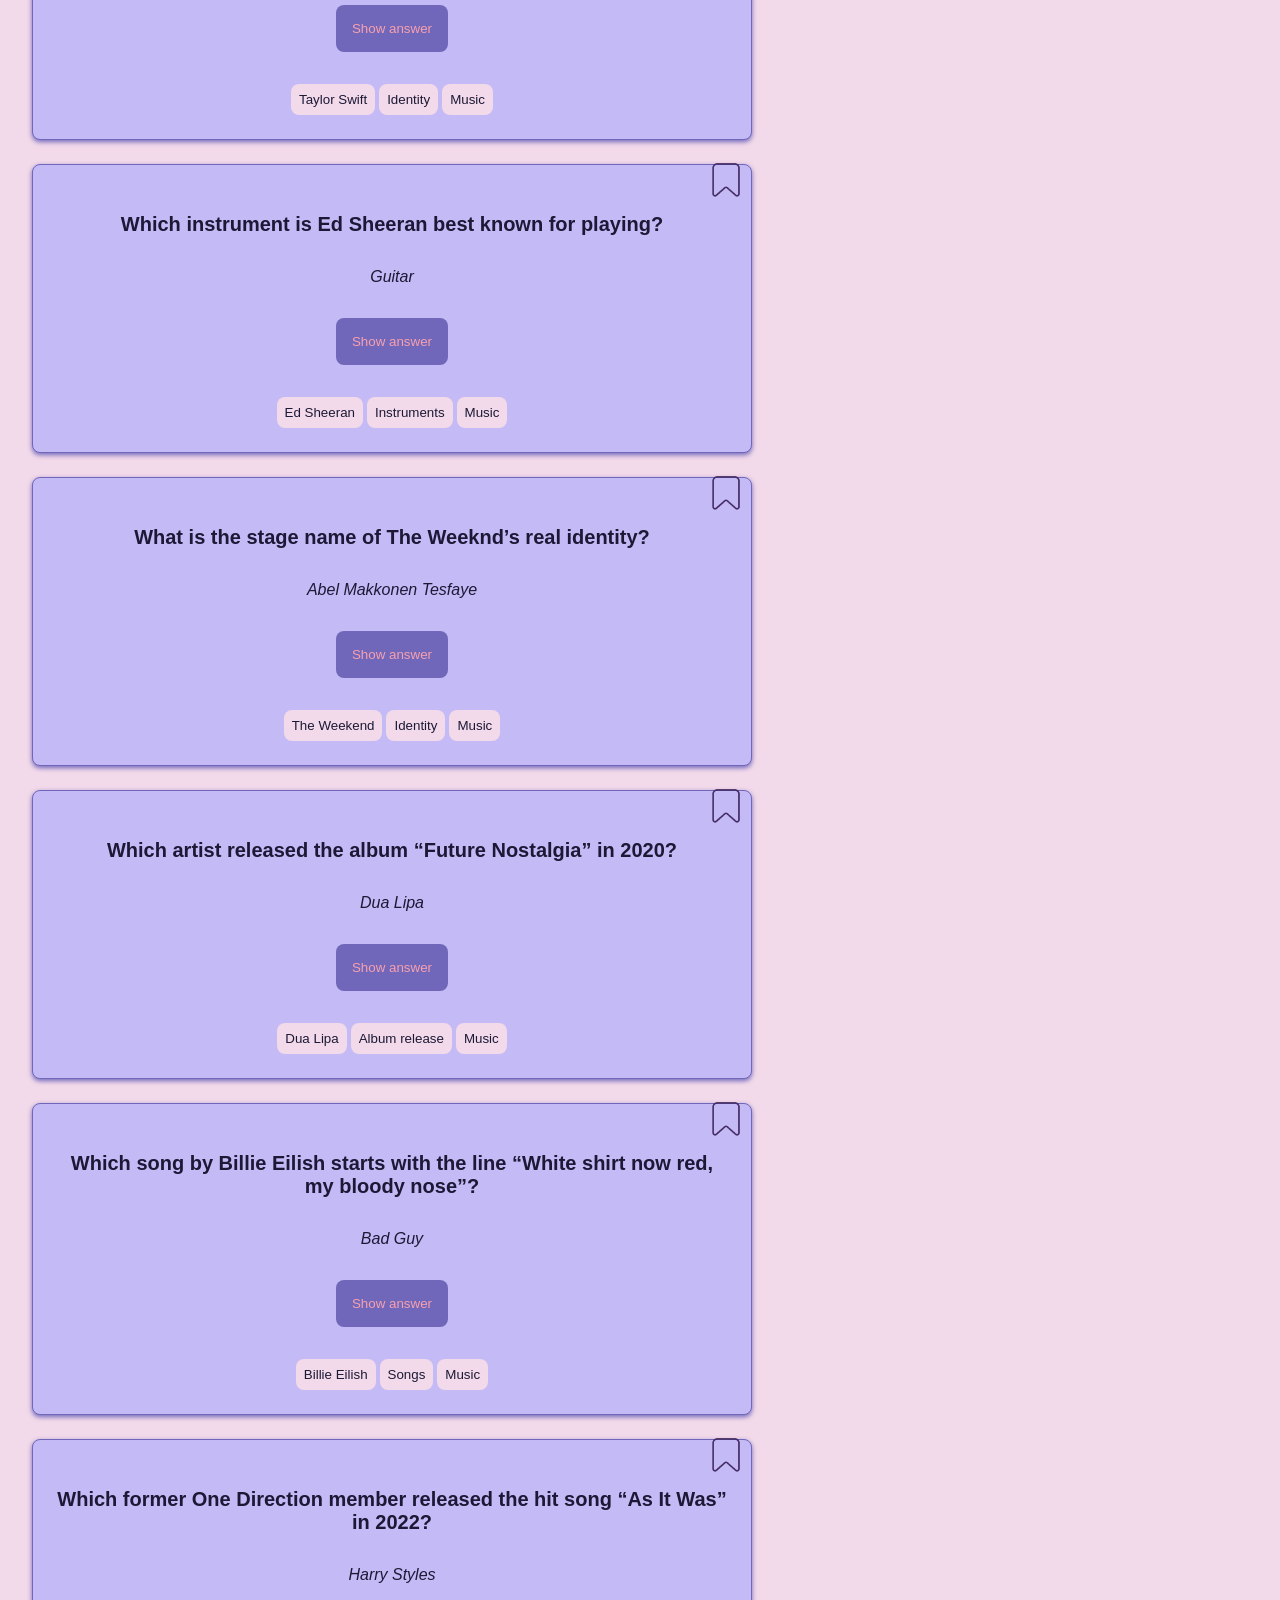
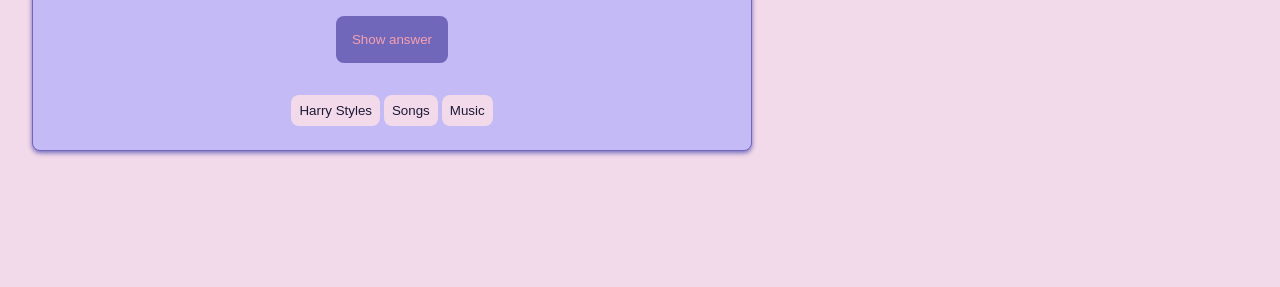
==== commit 4b72b1d7: "change new card function" ====
--- a/index.html
+++ b/index.html
@@ -27,7 +27,7 @@
             alt="bookmark__disco-ball"
             data-js="question-card__bookmark"
           />
-          <h3 class="question-card__question">
+          <h3 class="question-card__question" data-js="question-card__question">
             Which famous song by Elton John was rewritten in 1997 as a tribute
             to Princess Diana?
           </h3>
@@ -50,7 +50,7 @@
             src="./assets/ribbon_dark.png"
             alt="bookmark__disco-ball"
           />
-          <h3 class="question-card__question">
+          <h3 class="question-card__question" data-js="question-card__question">
             Which album made Adele internationally famous in 2011?
           </h3>
           <p class="question-card__answer">21</p>
@@ -68,7 +68,7 @@
             src="./assets/ribbon_dark.png"
             alt="bookmark__disco-ball"
           />
-          <h3 class="question-card__question">
+          <h3 class="question-card__question" data-js="question-card__question">
             What is the real name of Lady Gaga?
           </h3>
           <p class="question-card__answer">
@@ -88,7 +88,7 @@
             src="./assets/ribbon_dark.png"
             alt="bookmark__disco-ball"
           />
-          <h3 class="question-card__question">
+          <h3 class="question-card__question" data-js="question-card__question">
             Which boy band did Harry Styles originally belong to?
           </h3>
           <p class="question-card__answer">One Direction</p>
@@ -106,7 +106,7 @@
             src="./assets/ribbon_dark.png"
             alt="bookmark__disco-ball"
           />
-          <h3 class="question-card__question">
+          <h3 class="question-card__question" data-js="question-card__question">
             What is Taylor Swift’s full name?
           </h3>
           <p class="question-card__answer">Taylor Alison Swift</p>
@@ -124,7 +124,7 @@
             src="./assets/ribbon_dark.png"
             alt="bookmark__disco-ball"
           />
-          <h3 class="question-card__question">
+          <h3 class="question-card__question" data-js="question-card__question">
             Which instrument is Ed Sheeran best known for playing?
           </h3>
           <p class="question-card__answer">Guitar</p>
@@ -142,7 +142,7 @@
             src="./assets/ribbon_dark.png"
             alt="bookmark__disco-ball"
           />
-          <h3 class="question-card__question">
+          <h3 class="question-card__question" data-js="question-card__question">
             What is the stage name of The Weeknd’s real identity?
           </h3>
           <p class="question-card__answer">Abel Makkonen Tesfaye</p>
@@ -160,7 +160,7 @@
             src="./assets/ribbon_dark.png"
             alt="bookmark__disco-ball"
           />
-          <h3 class="question-card__question">
+          <h3 class="question-card__question" data-js="question-card__question">
             Which artist released the album “Future Nostalgia” in 2020?
           </h3>
           <p class="question-card__answer">Dua Lipa</p>
@@ -178,7 +178,7 @@
             src="./assets/ribbon_dark.png"
             alt="bookmark__disco-ball"
           />
-          <h3 class="question-card__question">
+          <h3 class="question-card__question" data-js="question-card__question">
             Which song by Billie Eilish starts with the line “White shirt now
             red, my bloody nose”?
           </h3>
@@ -197,7 +197,7 @@
             src="./assets/ribbon_dark.png"
             alt="bookmark__disco-ball"
           />
-          <h3 class="question-card__question">
+          <h3 class="question-card__question" data-js="question-card__question">
             Which former One Direction member released the hit song “As It Was”
             in 2022?
           </h3>
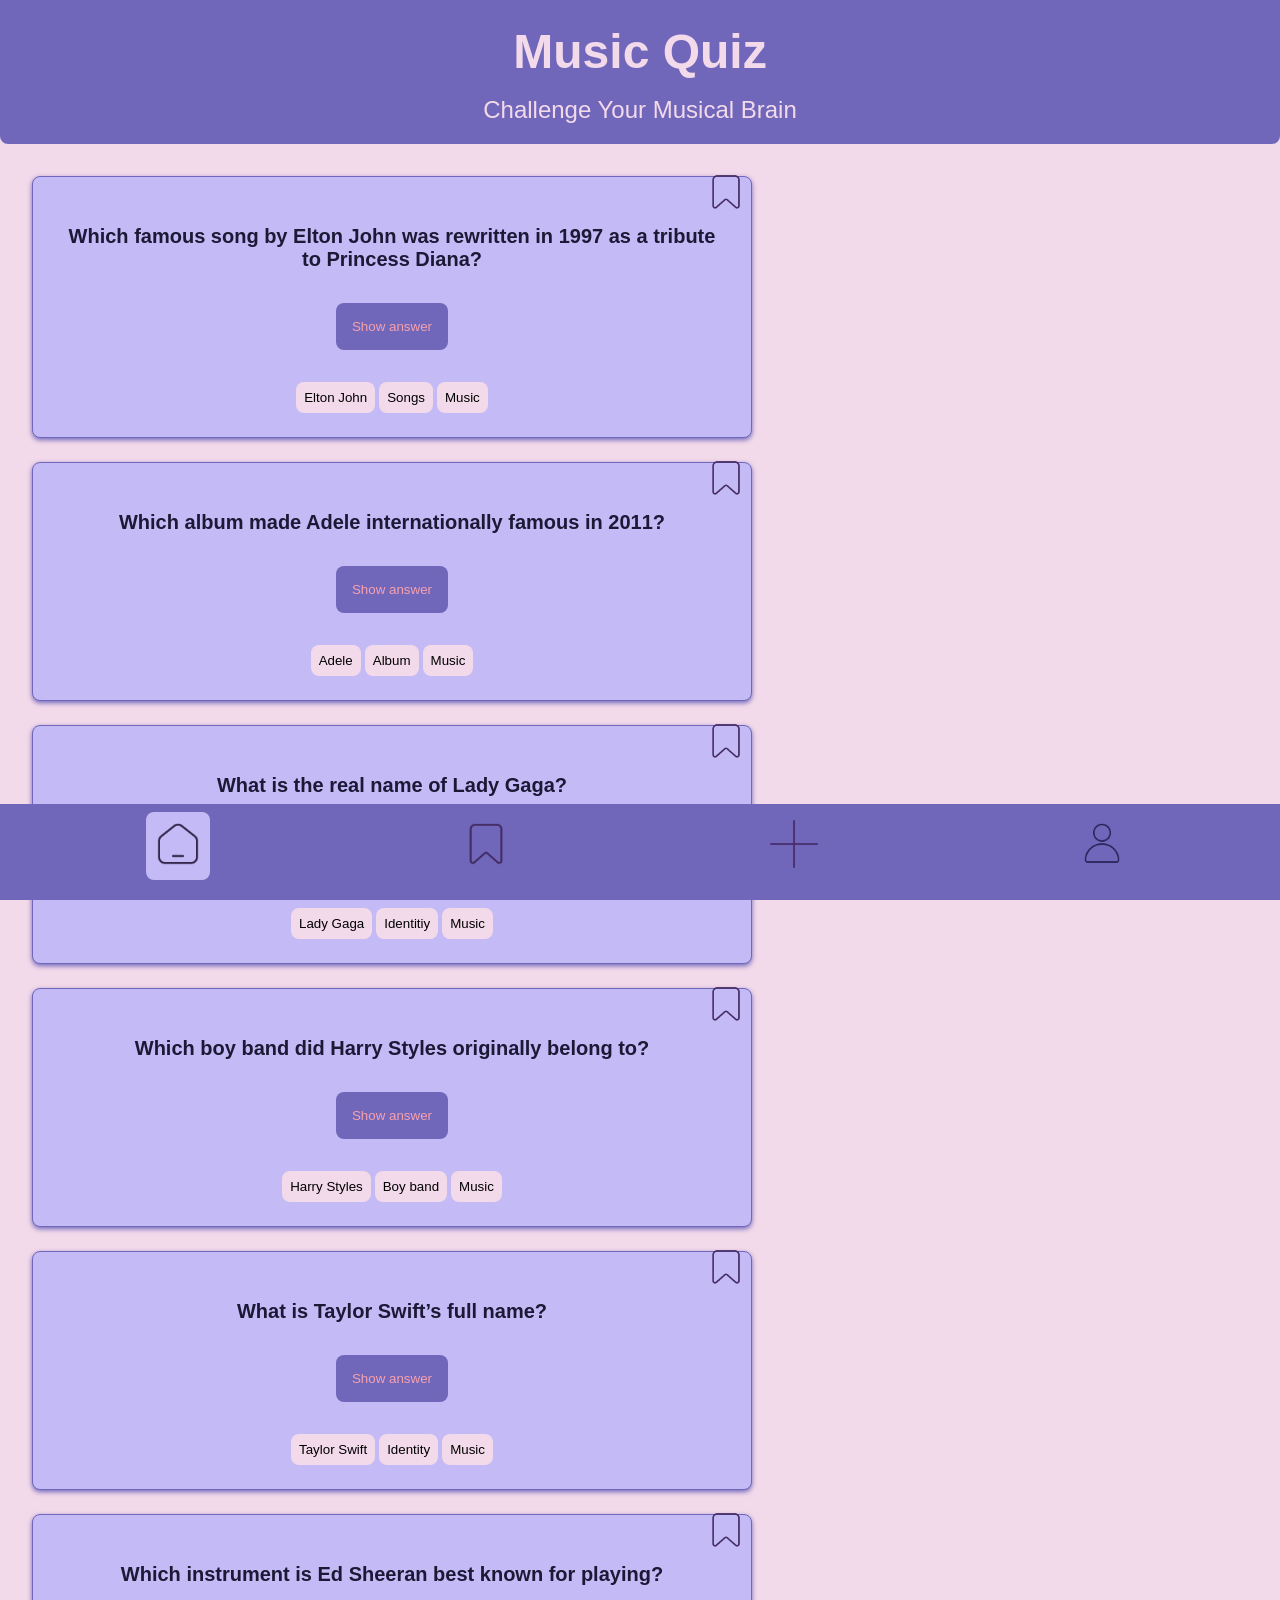
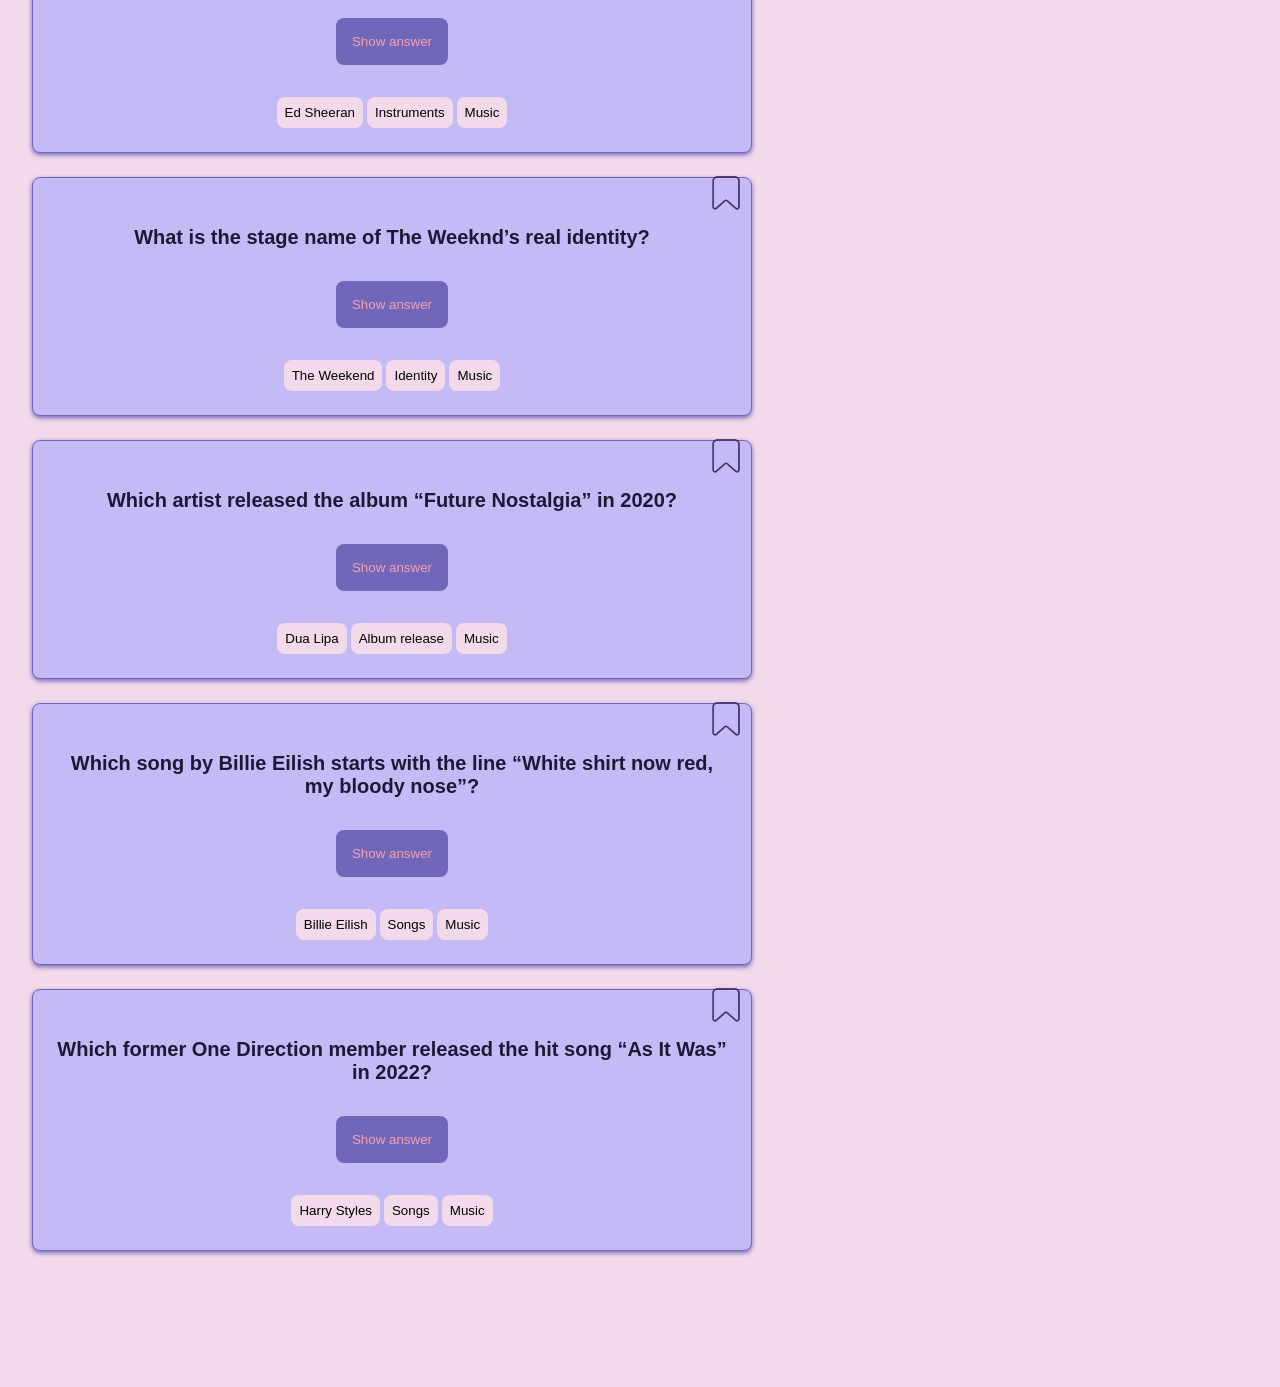
==== commit e6962d02: "start fixing darkmode button" ====
--- a/index.html
+++ b/index.html
@@ -19,7 +19,7 @@
     </header>
 
     <main class="main-content">
-      <ul class="question-card__list">
+      <ul class="question-card__list" data-js="card-container">
         <article class="question-card" data-js="question-card">
           <img
             class="question-card__bookmark"
@@ -31,13 +31,16 @@
             Which famous song by Elton John was rewritten in 1997 as a tribute
             to Princess Diana?
           </h3>
-          <p class="question-card__answer" data-js="question-card__answer">
+          <p
+            class="question-card__answer hidden"
+            data-js="question-card__answer"
+          >
             Candle in the Wind
           </p>
           <button class="answer-button" data-js="answer-button">
             Show answer
           </button>
-          <ul class="category-list">
+          <ul class="category-list" data-js="category-list">
             <li><button class="category">Elton John</button></li>
             <li><button class="category">Songs</button></li>
             <li><button class="category">Music</button></li>
@@ -49,13 +52,21 @@
             class="question-card__bookmark"
             src="./assets/ribbon_dark.png"
             alt="bookmark__disco-ball"
+            data-js="question-card__bookmark"
           />
           <h3 class="question-card__question" data-js="question-card__question">
             Which album made Adele internationally famous in 2011?
           </h3>
-          <p class="question-card__answer">21</p>
-          <button class="answer-button">Show answer</button>
-          <ul class="category-list">
+          <p
+            class="question-card__answer hidden"
+            data-js="question-card__answer"
+          >
+            21
+          </p>
+          <button class="answer-button" data-js="answer-button">
+            Show answer
+          </button>
+          <ul class="category-list" data-js="category-list">
             <li><button class="category">Adele</button></li>
             <li><button class="category">Album</button></li>
             <li><button class="category">Music</button></li>
@@ -67,15 +78,21 @@
             class="question-card__bookmark"
             src="./assets/ribbon_dark.png"
             alt="bookmark__disco-ball"
+            data-js="question-card__bookmark"
           />
           <h3 class="question-card__question" data-js="question-card__question">
             What is the real name of Lady Gaga?
           </h3>
-          <p class="question-card__answer">
+          <p
+            class="question-card__answer hidden"
+            data-js="question-card__answer"
+          >
             Stefani Joanne Angelina Germanotta
           </p>
-          <button class="answer-button">Show answer</button>
-          <ul class="category-list">
+          <button class="answer-button" data-js="answer-button">
+            Show answer
+          </button>
+          <ul class="category-list" data-js="category-list">
             <li><button class="category">Lady Gaga</button></li>
             <li><button class="category">Identitiy</button></li>
             <li><button class="category">Music</button></li>
@@ -87,13 +104,21 @@
             class="question-card__bookmark"
             src="./assets/ribbon_dark.png"
             alt="bookmark__disco-ball"
+            data-js="question-card__bookmark"
           />
           <h3 class="question-card__question" data-js="question-card__question">
             Which boy band did Harry Styles originally belong to?
           </h3>
-          <p class="question-card__answer">One Direction</p>
-          <button class="answer-button">Show answer</button>
-          <ul class="category-list">
+          <p
+            class="question-card__answer hidden"
+            data-js="question-card__answer"
+          >
+            One Direction
+          </p>
+          <button class="answer-button" data-js="answer-button">
+            Show answer
+          </button>
+          <ul class="category-list" data-js="category-list">
             <li><button class="category">Harry Styles</button></li>
             <li><button class="category">Boy band</button></li>
             <li><button class="category">Music</button></li>
@@ -105,13 +130,21 @@
             class="question-card__bookmark"
             src="./assets/ribbon_dark.png"
             alt="bookmark__disco-ball"
+            data-js="question-card__bookmark"
           />
           <h3 class="question-card__question" data-js="question-card__question">
             What is Taylor Swift’s full name?
           </h3>
-          <p class="question-card__answer">Taylor Alison Swift</p>
-          <button class="answer-button">Show answer</button>
-          <ul class="category-list">
+          <p
+            class="question-card__answer hidden"
+            data-js="question-card__answer"
+          >
+            Taylor Alison Swift
+          </p>
+          <button class="answer-button" data-js="answer-button">
+            Show answer
+          </button>
+          <ul class="category-list" data-js="category-list">
             <li><button class="category">Taylor Swift</button></li>
             <li><button class="category">Identity</button></li>
             <li><button class="category">Music</button></li>
@@ -123,13 +156,21 @@
             class="question-card__bookmark"
             src="./assets/ribbon_dark.png"
             alt="bookmark__disco-ball"
+            data-js="question-card__bookmark"
           />
           <h3 class="question-card__question" data-js="question-card__question">
             Which instrument is Ed Sheeran best known for playing?
           </h3>
-          <p class="question-card__answer">Guitar</p>
-          <button class="answer-button">Show answer</button>
-          <ul class="category-list">
+          <p
+            class="question-card__answer hidden"
+            data-js="question-card__answer"
+          >
+            Guitar
+          </p>
+          <button class="answer-button" data-js="answer-button">
+            Show answer
+          </button>
+          <ul class="category-list" data-js="category-list">
             <li><button class="category">Ed Sheeran</button></li>
             <li><button class="category">Instruments</button></li>
             <li><button class="category">Music</button></li>
@@ -141,13 +182,21 @@
             class="question-card__bookmark"
             src="./assets/ribbon_dark.png"
             alt="bookmark__disco-ball"
+            data-js="question-card__bookmark"
           />
           <h3 class="question-card__question" data-js="question-card__question">
             What is the stage name of The Weeknd’s real identity?
           </h3>
-          <p class="question-card__answer">Abel Makkonen Tesfaye</p>
-          <button class="answer-button">Show answer</button>
-          <ul class="category-list">
+          <p
+            class="question-card__answer hidden"
+            data-js="question-card__answer"
+          >
+            Abel Makkonen Tesfaye
+          </p>
+          <button class="answer-button" data-js="answer-button">
+            Show answer
+          </button>
+          <ul class="category-list" data-js="category-list">
             <li><button class="category">The Weekend</button></li>
             <li><button class="category">Identity</button></li>
             <li><button class="category">Music</button></li>
@@ -159,13 +208,21 @@
             class="question-card__bookmark"
             src="./assets/ribbon_dark.png"
             alt="bookmark__disco-ball"
+            data-js="question-card__bookmark"
           />
           <h3 class="question-card__question" data-js="question-card__question">
             Which artist released the album “Future Nostalgia” in 2020?
           </h3>
-          <p class="question-card__answer">Dua Lipa</p>
-          <button class="answer-button">Show answer</button>
-          <ul class="category-list">
+          <p
+            class="question-card__answer hidden"
+            data-js="question-card__answer"
+          >
+            Dua Lipa
+          </p>
+          <button class="answer-button" data-js="answer-button">
+            Show answer
+          </button>
+          <ul class="category-list" data-js="category-list">
             <li><button class="category">Dua Lipa</button></li>
             <li><button class="category">Album release</button></li>
             <li><button class="category">Music</button></li>
@@ -177,14 +234,22 @@
             class="question-card__bookmark"
             src="./assets/ribbon_dark.png"
             alt="bookmark__disco-ball"
+            data-js="question-card__bookmark"
           />
           <h3 class="question-card__question" data-js="question-card__question">
             Which song by Billie Eilish starts with the line “White shirt now
             red, my bloody nose”?
           </h3>
-          <p class="question-card__answer">Bad Guy</p>
-          <button class="answer-button">Show answer</button>
-          <ul class="category-list">
+          <p
+            class="question-card__answer hidden"
+            data-js="question-card__answer"
+          >
+            Bad Guy
+          </p>
+          <button class="answer-button" data-js="answer-button">
+            Show answer
+          </button>
+          <ul class="category-list" data-js="category-list">
             <li><button class="category">Billie Eilish</button></li>
             <li><button class="category">Songs</button></li>
             <li><button class="category">Music</button></li>
@@ -196,14 +261,22 @@
             class="question-card__bookmark"
             src="./assets/ribbon_dark.png"
             alt="bookmark__disco-ball"
+            data-js="question-card__bookmark"
           />
           <h3 class="question-card__question" data-js="question-card__question">
             Which former One Direction member released the hit song “As It Was”
             in 2022?
           </h3>
-          <p class="question-card__answer">Harry Styles</p>
-          <button class="answer-button">Show answer</button>
-          <ul class="category-list">
+          <p
+            class="question-card__answer hidden"
+            data-js="question-card__answer"
+          >
+            Harry Styles
+          </p>
+          <button class="answer-button" data-js="answer-button">
+            Show answer
+          </button>
+          <ul class="category-list" data-js="category-list">
             <li><button class="category">Harry Styles</button></li>
             <li><button class="category">Songs</button></li>
             <li><button class="category">Music</button></li>
